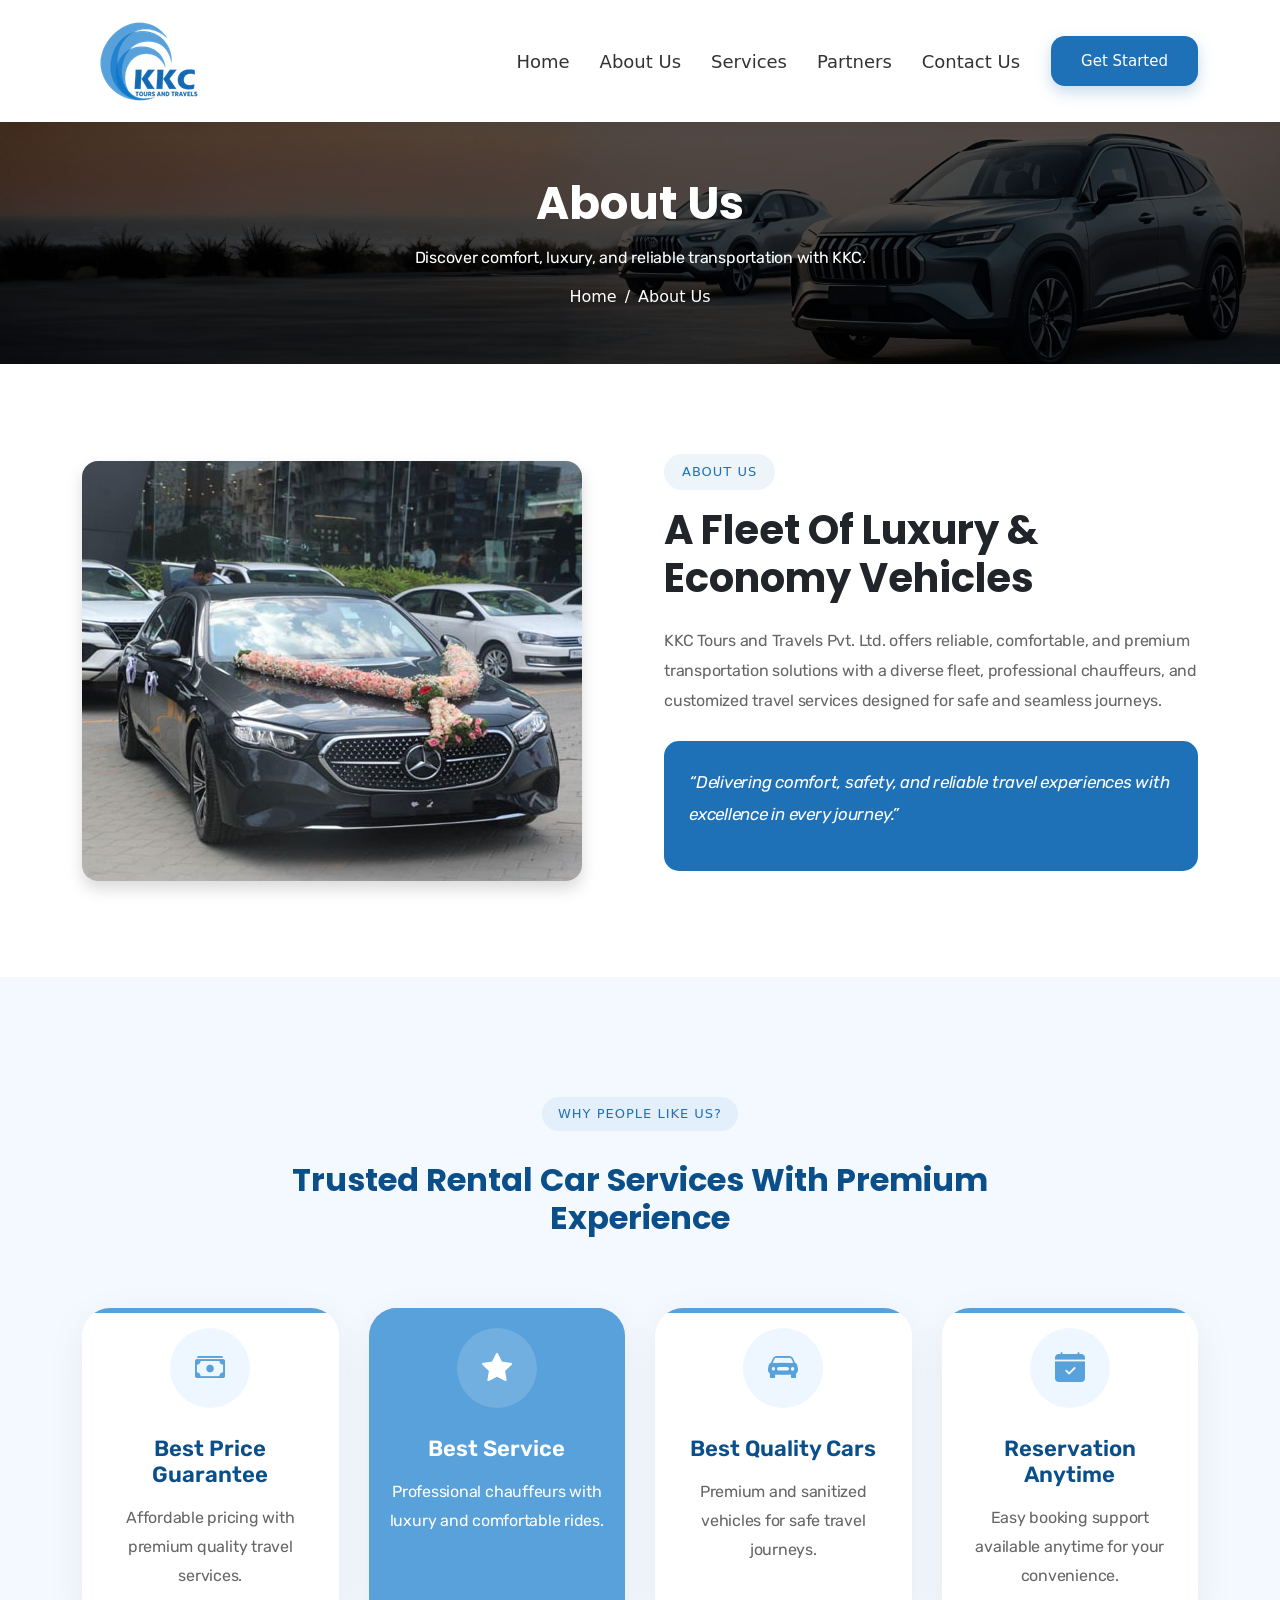
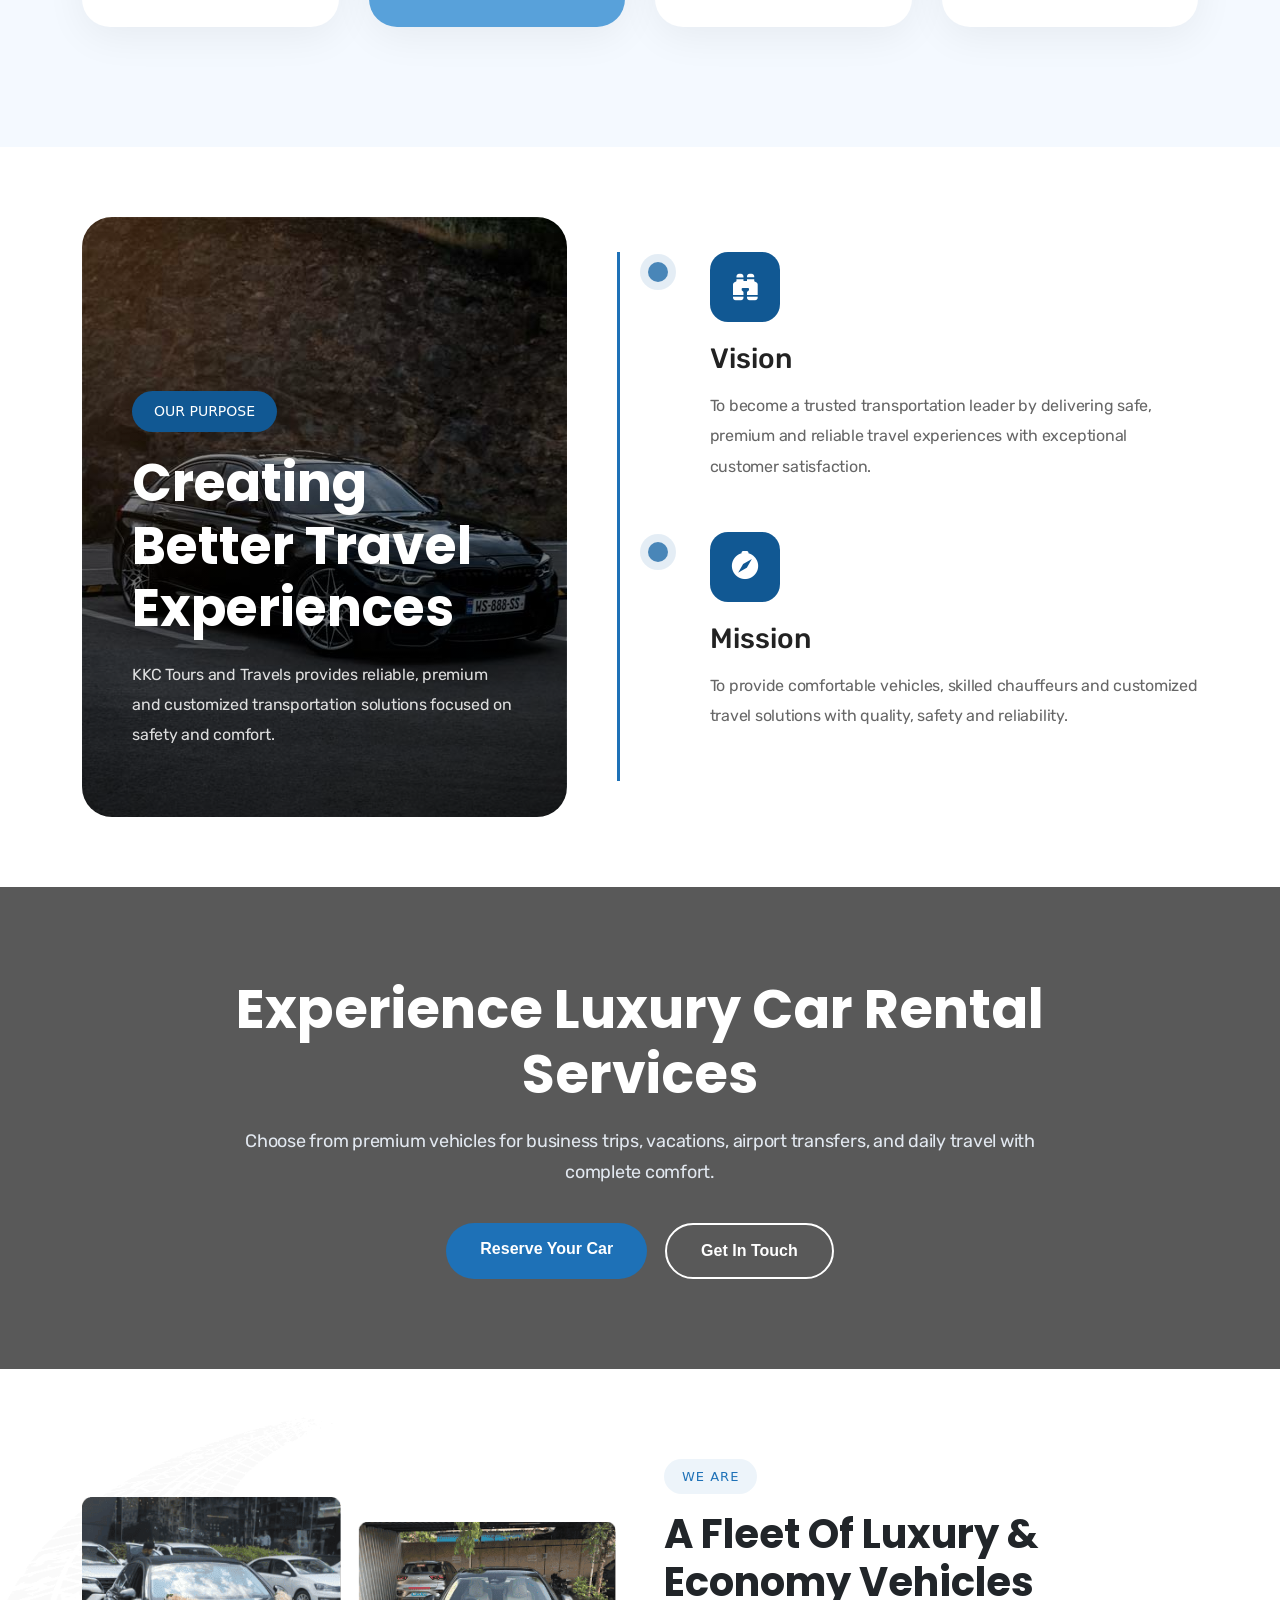
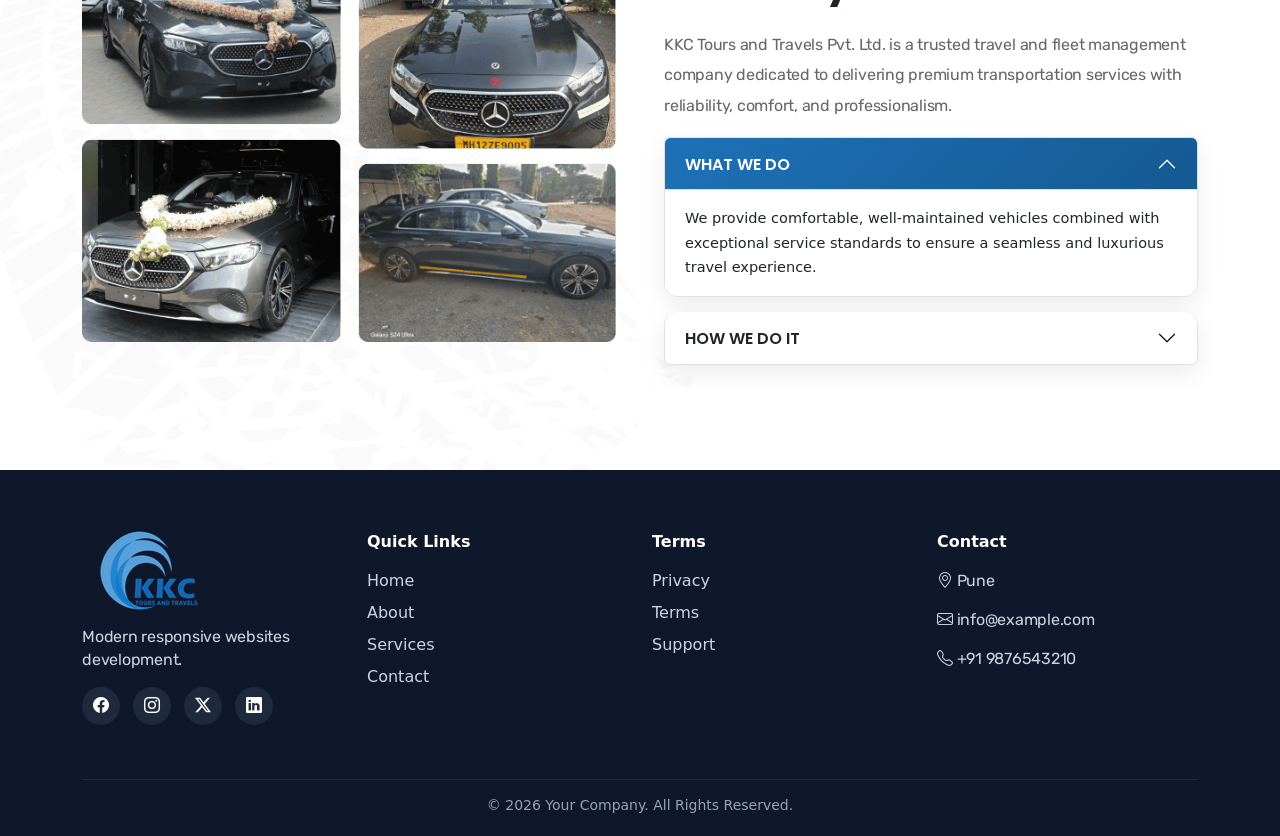
==== about-us.html @ f0b7dcf3 "first commit" ====
<!DOCTYPE html>
<html lang="en">
<head>
<meta charset="UTF-8" />
<meta name="viewport" content="width=device-width, initial-scale=1.0"/>
<title>About Us | KKC Tours and Travels Pvt. Ltd.</title>
<link rel="icon" type="image/png" href="assets/images/favicon.png">


<!-- CSS -->
<link rel="stylesheet" href="assets/css/style.css">

<!-- Bootstrap -->
<link href="https://cdn.jsdelivr.net/npm/bootstrap@5.3.3/dist/css/bootstrap.min.css" rel="stylesheet">

<!-- Bootstrap Icons (ONLY ONCE) -->
<link href="https://cdn.jsdelivr.net/npm/bootstrap-icons@1.11.3/font/bootstrap-icons.css" rel="stylesheet">

<!-- Google Font -->
<link href="https://fonts.googleapis.com/css2?family=Outfit:wght@100..900&display=swap" rel="stylesheet">
<link href="https://fonts.googleapis.com/css2?family=Rubik:wght@300;400;500;600;700;800;900&display=swap" rel="stylesheet">
<link href="https://fonts.googleapis.com/css2?family=Poppins:wght@300;400;500;600;700;800;900&display=swap" rel="stylesheet">
</head>

<body>

<!-- ================= NAVBAR ================= -->
<nav class="navbar custom-navbar navbar-light ">
<div class="container py-2">
 <a class="navbar-brand" href="index.html">
        <img src="assets/images/logo2.png" alt="header-logo"></a>

    <!-- Mobile Button -->
    <button class="btn d-lg-none" type="button"
      data-bs-toggle="offcanvas"
      data-bs-target="#mobileMenu">
      <i class="bi bi-list fs-2"></i>
    </button>

    <!-- Desktop Menu -->
    <div class="d-none d-lg-flex align-items-center">
      <ul class="navbar-nav flex-row">
       <li class="nav-item"><a class="nav-link" href="index.html">Home</a></li>
      <li class="nav-item"><a class="nav-link" href="about-us.html">About Us</a></li>
      <li class="nav-item"><a class="nav-link" href="services.html">Services</a></li>
      <li class="nav-item"><a class="nav-link" href="partners.html">Partners</a></li>
      <li class="nav-item"><a class="nav-link" href="contact-us.html">Contact Us</a></li>
      </ul>
      <a href="#" class="contact-btn ms-3">Get Started</a>
    </div>

  </div>
</nav>

<!-- ================= OFFCANVAS ================= -->
<div class="offcanvas offcanvas-start" tabindex="-1" id="mobileMenu">

  <div class="offcanvas-header">
    <h5 class="offcanvas-title">Menu</h5>
    <button type="button" class="btn-close" data-bs-dismiss="offcanvas"></button>
  </div>

  <div class="offcanvas-body">

    <ul class="navbar-nav">
      <li class="nav-item"><a class="nav-link" href="index.html">Home</a></li>
      <li class="nav-item"><a class="nav-link" href="about-us.html">About Us</a></li>
      <li class="nav-item"><a class="nav-link" href="services.html">Services</a></li>
      <li class="nav-item"><a class="nav-link" href="partners.html">Partners</a></li>
      <li class="nav-item"><a class="nav-link" href="contact-us.html">Contact Us</a></li>
    </ul>

    <div class="mobile-btn">
      <a href="#" class="contact-btn w-100 text-center d-block">Get Started</a>
    </div>

  </div>
</div>


<!-- ================= BREADCRUMB ================= -->

<section class="breadcrumb-section">

    <div class="container">

        <div class="breadcrumb-content">

            <h1>About Us</h1>
            <p class="text-white">
                Discover comfort, luxury, and reliable transportation with KKC.
            </p>

            <nav>

                <ol class="breadcrumb justify-content-center mb-0">

                    <li class="breadcrumb-item">
                        <a href="index.html">Home</a>
                    </li>

                    <li class="breadcrumb-item active">
                        About Us
                    </li>

                </ol>

            </nav>

        </div>

    </div>

</section>

<!-- ================= ABOUT US ================= -->

<section class="about-hero p-top p-bottom">
    <div class="container">
        <div class="row align-items-center g-5">

            <div class="col-lg-6">
                <img src="assets/images/about-car.jpg" class="img-fluid rounded-4 shadow" alt="About image">
            </div>
          
            <div class="col-lg-6">
                <span>ABOUT US</span>

                <h2 class="mt-3"> A Fleet Of Luxury & Economy Vehicles</h2>
                <p class="mt-4">
                 KKC Tours and Travels Pvt. Ltd. offers reliable, comfortable, and premium transportation solutions with a diverse fleet, professional chauffeurs, and customized travel services designed for safe and seamless journeys.
                </p>
 <div class="row mt-4">

  <!-- 1 -->
  <div class="col-md-12 mb-3">
  <div class="feature-box">
   <p style="font-style: italic; font-size: 17px; ">
“Delivering comfort, safety, and reliable travel experiences with excellence in every journey.”
</p>
  </div>
</div>
</div>

 </div>
 </div>
    </div>
</section>
<!-- =================Our Vission ================= -->

<section class="why-like-sec ">

    <div class="why-like-container container">

        <!-- Heading -->
        <div class="why-like-heading">

            <span>WHY PEOPLE LIKE US?</span>

            <h2>
                Trusted Rental Car Services With Premium Experience
            </h2>

        </div>


        <!-- Cards -->
        <div class="why-like-grid">

            <!-- Card -->
            <div class="why-like-card">

                <div class="why-like-icon">
                    <i class="bi bi-cash-stack"></i>
                </div>

                <h3>Best Price Guarantee</h3>

                <p>
                    Affordable pricing with premium quality travel services.
                </p>

            </div>

            <!-- Card -->
            <div class="why-like-card active-card">

                <div class="why-like-icon">
                    <i class="bi bi-star-fill"></i>
                </div>

                <h3>Best Service</h3>

                <p>
                    Professional chauffeurs with luxury and comfortable rides.
                </p>

            </div>

            <!-- Card -->
            <div class="why-like-card">

                <div class="why-like-icon">
                    <i class="bi bi-car-front-fill"></i>
                </div>

                <h3>Best Quality Cars</h3>

                <p>
                    Premium and sanitized vehicles for safe travel journeys.
                </p>

            </div>

            <!-- Card -->
            <div class="why-like-card">

                <div class="why-like-icon">
                    <i class="bi bi-calendar-check-fill"></i>
                </div>

                <h3>Reservation Anytime</h3>

                <p>
                    Easy booking support available anytime for your convenience.
                </p>

            </div>

        </div>

    </div>

</section>
<!-- ================= VISION MISSION ================= -->

<section class="kkc-vision-section container">

<div class="kkc-vision-wrapper">


<!-- Left -->

<div class="kkc-vision-banner">

<div class="kkc-banner-content">

<span class="kkc-badge">
OUR PURPOSE
</span>


<h2 class="kkc-banner-title">

Creating Better
Travel Experiences

</h2>


<p class="kkc-banner-text">

KKC Tours and Travels provides reliable,
premium and customized transportation
solutions focused on safety and comfort.

</p>

</div>

</div>



<!-- Right -->

<div class="kkc-timeline">


<div class="kkc-timeline-item">

<div class="kkc-icon-box">

<i class="bi bi-binoculars-fill"></i>

</div>


<h3 class="kkc-item-title">
Vision
</h3>


<p class="kkc-item-text">

To become a trusted transportation leader by delivering safe, premium and reliable travel experiences with exceptional customer satisfaction.

</p>


</div>




<div class="kkc-timeline-item">

<div class="kkc-icon-box">

<i class="bi bi-compass-fill"></i>

</div>


<h3 class="kkc-item-title">

Mission

</h3>


<p class="kkc-item-text">

To provide comfortable vehicles, skilled chauffeurs and customized travel solutions with quality, safety and reliability.

</p>


</div>



</div>


</div>

</section>
<!-- ================= CTA ================= -->

<section class="drive-cta-area p-bottom p-top">

    <div class="drive-overlay-layer"></div>

    <div class="drive-cta-content">

        <h2>Experience Luxury Car Rental Services</h2>

        <p>
            Choose from premium vehicles for business trips, vacations,
            airport transfers, and daily travel with complete comfort.
        </p>

        <div class="drive-btn-group">
            <a href="#" class="drive-main-btn">Reserve Your Car</a>
            <a href="#" class="drive-second-btn">Get In Touch</a>
        </div>

    </div>

</section>

<!-- ================= WE ARE  ================= -->
<section class="about-hero p-top p-bottom" style="background-image: url('./assets/images/road_image.png');
  background-repeat: no-repeat;
  background-position: left center;
  background-size: contain;">
    <div class="container">
        <div class="row align-items-center g-5">
            <div class="col-lg-6" >
                <img src="assets/images/about-img2.png"class="img-fluid" alt="We are image">
            </div>
            <div class="col-lg-6"><span class="sub-title"> WE ARE</span>
<h2 class="mt-3">A Fleet Of Luxury & Economy Vehicles</h2>
                <p class="mt-4">
                   KKC Tours and Travels Pvt. Ltd. is a trusted travel and fleet management company dedicated to delivering premium transportation services with reliability, comfort, and professionalism.
                </p>

                <!-- accordion -->
              <div class="accordion" id="aboutAccordion">
    <!-- 1 -->
    <div class="accordion-item">
      <h2 class="accordion-header">
        <button class="accordion-button" type="button" data-bs-toggle="collapse" data-bs-target="#a1">
          WHAT WE DO
        </button>
      </h2>
      <div id="a1" class="accordion-collapse collapse show" data-bs-parent="#aboutAccordion">
        <div class="accordion-body">
        We provide comfortable, well-maintained vehicles combined with exceptional service standards to ensure a seamless and luxurious travel experience.
        </div>
      </div>
    </div>

    <!-- 2 -->
    <div class="accordion-item">
      <h2 class="accordion-header">
        <button class="accordion-button collapsed" type="button" data-bs-toggle="collapse" data-bs-target="#a2">
          HOW WE DO IT
        </button>
      </h2>
      <div id="a2" class="accordion-collapse collapse" data-bs-parent="#aboutAccordion">
        <div class="accordion-body">
Using modern technology, experienced chauffeurs, and efficient management systems, we offer customized travel solutions designed around your specific needs.        </div>
      </div>
    </div>
</div>
                </div>

            </div>

        </div>
    </div>
</section>

<!-- ================= FOOTER ================= -->
<footer>
  <div class="container">
    <div class="row">

      <div class="col-lg-3 col-md-6 mb-4">
        <div class="footer-title">       
           <img src="assets/images/logo2.png" alt="footer-logo"></a></div>

        <p>Modern responsive websites development.</p>

        <div class="social-icons mt-3">
          <a href="#"><i class="bi bi-facebook"></i></a>
          <a href="#"><i class="bi bi-instagram"></i></a>
          <a href="#"><i class="bi bi-twitter-x"></i></a>
          <a href="#"><i class="bi bi-linkedin"></i></a>
        </div>
      </div>

      <div class="col-lg-3 col-md-6 mb-4">
        <div class="footer-title">Quick Links</div>
        <div class="footer-links">
          <a href="#">Home</a>
          <a href="#">About</a>
          <a href="#">Services</a>
          <a href="#">Contact</a>
        </div>
      </div>

      <div class="col-lg-3 col-md-6 mb-4">
        <div class="footer-title">Terms</div>
        <div class="footer-links">
          <a href="#">Privacy</a>
          <a href="#">Terms</a>
          <a href="#">Support</a>
        </div>
      </div>

      <div class="col-lg-3 col-md-6 mb-4">
        <div class="footer-title">Contact</div>
        <p><i class="bi bi-geo-alt"></i> Pune</p>
        <p><i class="bi bi-envelope"></i> info@example.com</p>
        <p><i class="bi bi-telephone"></i> +91 9876543210</p>
      </div>

    </div>

    <div class="footer-bottom">
      © 2026 Your Company. All Rights Reserved.
    </div>

  </div>
</footer>

<!-- ================= JS ================= -->
<script src="https://cdn.jsdelivr.net/npm/bootstrap@5.3.3/dist/js/bootstrap.bundle.min.js"></script>



</body>
</html>
---- assets/css/style.css ----
:root {
  --primary: #1E71B7;
  --h2-heading: #115893;
  --primary-dark: #145a93;
  --primary-hover: #1a5f9a;
  --text-dark: #0f172a;
  --text-light: #64748b;
  --white: #ffffff;
  --bg-light: #f8fafc;
  --footer-bg: #0f172a;
  --shadow: rgba(0,0,0,0.08);
  --font-family: "Poppins", sans-serif;
  --font-heading: "Rubik", sans-serif;
}

/* GLOBAL RESET */
* {
  margin: 0;
  padding: 0;
  box-sizing: border-box;
}

/* HEADINGS FONT */
h3, h4, h5{
    font-family: var(--font-heading);
}
h1{
    font-family: var(--font-family);
}

.subheading {
font-family: var(--font-family) !important;
    font-size: 18px;
    font-weight: 500;
    line-height: 27px;
    letter-spacing: -0.66px;
}
h2{
    font-size: 40px;
    line-height: 1.2em;
    font-family: var(--font-family) !important;
    font-weight: bold !important;
   
}
p{
   font-family: var(--font-heading); 
   font-size: 16px;
    line-height: 23px;
    letter-spacing: -0.24px;
}
.p-top{
  padding-top: 90px;
}
.p-bottom{
  padding-bottom: 90px;
}

/* =========================
   NAVBAR
========================= */
.custom-navbar{
  background: var(--white);
  box-shadow: 0 4px 15px var(--shadow);
}
.navbar .custom-navbar .navi{
    padding: 10px 0;
}
.navbar-brand {
  font-weight:700;
  font-size:26px;
  color: var(--primary) !important;
}
.nav-item a{
    font-size: 18px;
    font-weight: 500;
    padding: 0 5px;
}
.nav-link{
  color:#333 !important;
  font-weight:500;
  margin:0 10px;
  position:relative;
  transition:0.3s;
}

.nav-link:hover{
  color: var(--primary) !important;
}

.nav-link::after{
  content:"";
  position:absolute;
  left:0;
  bottom:-4px;
  width:0%;
  height:2px;
  background: var(--primary);
  transition:0.3s;
}

.nav-link:hover::after{
  width:100%;
}

/* =========================
   CONTACT BUTTON (MAIN FIX)
========================= */
.contact-btn{
  display:inline-flex;
  align-items:center;
  gap:6px;
  background: linear-gradient(135deg, var(--primary), var(--primary-dark));
  color:#fff;
  padding:10px 20px;
  border-radius:30px;
  font-weight:600;
  text-decoration:none;
  box-shadow:0 6px 15px rgba(30,113,183,0.25);
  transition:0.3s ease;
  position:relative;
  overflow:hidden;
}

/* Hover effect */
.contact-btn:hover{
  background: var(--primary-hover);
  transform: translateY(-3px);
  box-shadow:0 12px 25px rgba(30,113,183,0.35);
}

/* Shine effect */
.contact-btn::after{
  content:"";
  position:absolute;
  top:0;
  left:-100%;
  width:100%;
  height:100%;
  background: rgba(255,255,255,0.2);
  transition:0.4s;
}

.contact-btn:hover::after{
  left:100%;
}

/* =========================
   HERO SLIDER
========================= */
.hero{
  height:100vh;
  position:relative;
  overflow:hidden;
}

.slide{
  position:absolute;
  width:100%;
  height:100%;
  opacity:0;
  transition:1.2s ease;
  transform:scale(1.05);
}

.slide.active{
  opacity:1;
  transform:scale(1);
}

.slide img{
  width:100%;
  height:100%;
  object-fit:cover;
}

.overlay{
  position:absolute;
  inset:0;
  background:linear-gradient(90deg, rgba(0,0,0,0.75), rgba(0,0,0,0.3));
}

.content{
  position:absolute;
  top:50%;
  left:8%;
  transform:translateY(-50%);
  max-width:600px;
  color:#fff;
  z-index:2;
}

.content span{
  color:#60a5fa;
  font-weight:600;
  letter-spacing:2px;
  font-size:14px;
}

.content h1{
  font-size:58px;
  font-weight:700;
  margin:15px 0;
  line-height:1.1;
}

.content p{
  font-size:18px;
  color:#e5e7eb;
  margin-bottom:25px;
}

.content a{
  display:inline-block;
  padding:14px 30px;
  border-radius:50px;
  /* background: linear-gradient(135deg, var(--primary), #7c3aed); */
  background: linear-gradient(135deg, var(--primary), #2563eb);
  color:#fff;
  text-decoration:none;
  /* font-weight:600; */
  transition:0.3s;
}

.content a:hover{
  transform:translateY(-3px);
  box-shadow:0 15px 30px rgba(124,58,237,0.4);
}
/* =========================
 HOME SECTION
========================= */
.sec-title h2{
    color:var(--h2-heading);
    margin-top:12px;
    font-weight:700;
    
}
.sec-title{
text-align: center;
margin-bottom: 70px;
}
.sec-title span{
  display:inline-block;
  padding:8px 18px;
  border-radius:30px;
  background:rgba(30,113,183,0.08);
  color: var(--h2-heading);
  font-size:13px;
  font-weight:500;
  letter-spacing:1px;
  margin-bottom:14px;
}
/* =================== Vision Mission ==================== */
.kkc-vision-section{
    padding:70px;
    position:relative;
    overflow:hidden;
}

.kkc-vision-section::before{
    content:"";
    position:absolute;
    bottom:0;
    left:-120px;
    width:650px;
    height:400px;
    background-size:contain;
    opacity:.06;
    z-index:0;
}

/* Layout */
.kkc-vision-wrapper{
    display:grid;
    grid-template-columns:1fr 1.2fr;
    gap:50px;
    align-items:center;
    position:relative;
    z-index:2;
}

/* Left Side */
.kkc-vision-banner{
    height:600px;
    border-radius:30px;
    overflow:hidden;
    background:
    linear-gradient(
    to top,
    rgba(0,0,0,.75),
    rgba(0,0,0,.2)),
    url(../images/vision-img.jpg);
    background-size:cover;
    background-position:center;
    display:flex;
    align-items:flex-end;
    padding:50px;
}

.kkc-banner-content{
    color:#fff;
}
.kkc-badge{
    display:inline-block;
    padding:10px 22px;
    background:var(--h2-heading);
    border-radius:30px;
    font-size:14px;
    margin-bottom:20px;
}
.kkc-banner-title{
    font-size:52px;
    line-height:1.2;
    margin-bottom:20px;
}
.kkc-banner-text{
    line-height:1.9;
    opacity:.85;
}

.kkc-timeline{
    border-left:3px solid #1e71b7;
    padding-left:40px;
}
.kkc-timeline-item{
    position:relative;
    margin-bottom:50px;
    padding-left:50px;
    transition:.4s;
}
.kkc-timeline-item:hover{
    transform:translateX(10px);
}
.kkc-timeline-item::before{
    content:"";
    position:absolute;
    left:-12px;
    top:10px;
    width:20px;
    height:20px;
    background:#4986b8;
    border-radius:50%;
    box-shadow:0 0 0 8px rgba(73,134,184,.15);
}

.kkc-icon-box{
    width:70px;
    height:70px;
    background:var(--h2-heading);
    border-radius:18px;
    display:flex;
    justify-content:center;
    align-items:center;
    color:#fff;
    font-size:28px;
    margin-bottom:20px;
}
.kkc-item-title{
    font-size:28px;
    color:#222;
    margin-bottom:15px;
}

.kkc-item-text{
    color:#666;
    line-height:1.9;
}

@media(max-width:991px){
.kkc-vision-wrapper{
    grid-template-columns:1fr;
}

.kkc-vision-banner{
    height:400px;
}
.kkc-banner-title{
    font-size:20px;
}
.kkc-timeline{
    border:none;
    padding-left:0;
}
}
/* ============= Our Fleet ================ */

.travel-showcase-sec{
    /* padding:110px 0; */
    background:#f5f9ff;
}


.travel-showcase-grid{
    display:grid;
    grid-template-columns:repeat(3,1fr);
    gap:30px;
}

.travel-showcase-item{
    position:relative;
    overflow:hidden;
    border-radius:28px;
    cursor:pointer;
}

.travel-showcase-item img{
    width:100%;
    display:block;
    border-radius:28px;
    transition:1s ease;
}

.travel-showcase-content{
    position:absolute;
    left:25px;
    bottom:25px;
    z-index:2;
}

.travel-showcase-content span{
    display:inline-block;
    background:#58A1DA;
    color:#fff;
    padding:8px 18px;
    border-radius:50px;
    font-size:13px;
    margin-bottom:12px;
    font-weight:600;
}

.travel-showcase-content h3{
    color:#fff;
    font-size:22px;
    font-weight:700;
}

.travel-showcase-item::before{
    content:'';
    position:absolute;
    inset:0;
    background:linear-gradient(to top,rgba(11,79,138,.9),rgba(11,79,138,.1));
    border-radius:28px;
    z-index:1;
}

.travel-showcase-item:hover img{
    transform:scale(1.08);
}

/* Responsive */

@media(max-width:992px){

    .travel-showcase-grid{
        grid-template-columns:repeat(2,1fr);
    }

}

@media(max-width:768px){

    .travel-showcase-head h2{
        font-size:34px;
    }

    .travel-showcase-grid{
        grid-template-columns:1fr;
    }

    .travel-showcase-content h3{
        font-size:26px;
    }

}
/* =========================SERVICES========================= */

.travel-service-grid{
    display:grid;
    grid-template-columns:repeat(4,1fr);
    gap:20px;
}

.travel-service-box{
    background:#fff;
    border-radius:30px;
    padding:30px;
    border:1px solid #e4edf7;
    transition:.4s ease;
    position:relative;
    overflow:hidden;
}

.travel-service-box::before{
    content:'';
    position:absolute;
    left:0;
    top:0;
    width:0;
    height:100%;
    background:linear-gradient(135deg,#58A1DA,#0B4F8A);
    transition:.5s ease;
    z-index:0;
}

.travel-service-box:hover::before{
    width:100%;
}

.travel-service-box:hover{
    transform:translateY(-12px);
    border-color:transparent;
}

.travel-service-top{
    display:flex;
    align-items:center;
    justify-content:space-between;
    margin-bottom:30px;
    position:relative;
    z-index:2;
}

.travel-service-icon{
    width:75px;
    height:75px;
    border-radius:18px;
    background:#eef6ff;
    display:flex;
    align-items:center;
    justify-content:center;
    transition:.4s ease;
}

.travel-service-icon i{
    font-size:34px;
    color:#58A1DA;
    transition:.4s ease;
}

.travel-service-top span{
    font-size:55px;
    font-weight:800;
    color:#d8e7f7;
    line-height:1;
    transition:.4s ease;
}

.travel-service-box h3{
    font-size:22px;
    color:#0B4F8A;
    margin-bottom:15px;
    font-weight:700;
    position:relative;
    z-index:2;
    transition:.4s ease;
}

.travel-service-box p{
    font-size:16px;
    color:#666;
    line-height:1.8;
    margin-bottom:30px;
    position:relative;
    z-index:2;
    transition:.4s ease;
}

.travel-service-box a{
    display:inline-flex;
    align-items:center;
    gap:10px;
    text-decoration:none;
    color:#58A1DA;
    font-weight:600;
    position:relative;
    z-index:2;
    transition:.4s ease;
}

.travel-service-box a i{
    transition:.4s ease;
}

.travel-service-box:hover a i{
    transform:translateX(5px);
}

.travel-service-box:hover h3,
.travel-service-box:hover p,
.travel-service-box:hover a,
.travel-service-box:hover .travel-service-top span{
    color:#fff;
}

.travel-service-box:hover .travel-service-icon{
    background:rgba(255,255,255,.15);
}

.travel-service-box:hover .travel-service-icon i{
    color:#fff;
}


/* Responsive */

@media(max-width:1100px){

    .travel-service-grid{
        grid-template-columns:repeat(2,1fr);
    }

}

@media(max-width:768px){

    .travel-service-head h2{
        font-size:34px;
    }

    .travel-service-grid{
        grid-template-columns:1fr;
    }

    .travel-service-box{
        padding:30px 25px;
    }

}

/* =========================
 GALLERY
========================= */
.kkc-image-services{
    padding:110px 0;
    background:#f5f9ff;
}

.kkc-image-container{
    width:90%;
    max-width:1300px;
    margin:auto;
}

.kkc-image-heading{
    text-align:center;
    margin-bottom:70px;
}

.kkc-image-heading span{
   display:inline-block;
  padding:8px 18px;
  border-radius:30px;
  background:rgba(30,113,183,0.08);
  color: var(--h2-heading);
  font-size:13px;
  font-weight:500;
  letter-spacing:1px;
  margin-bottom:14px;
}

.kkc-image-heading h2{
  
    color:#0B4F8A;
    margin-top:12px;
  
}

.kkc-image-grid{
    display:grid;
    grid-template-columns:repeat(3,1fr);
    gap:30px;
}

.kkc-image-card{
    background:#fff;
    border-radius:28px;
    overflow:hidden;
    transition:.4s ease;
    box-shadow:0 15px 35px rgba(0,0,0,.06);
}

.kkc-image-card:hover{
    transform:translateY(-10px);
}

.kkc-image-box{
    overflow:hidden;
}

.kkc-image-box img{
    width:100%;
    display:block;
    transition:1s ease;
}

.kkc-image-card:hover .kkc-image-box img{
    transform:scale(1.08);
}

.kkc-image-content{
    padding:30px;
}

.kkc-image-content span{
    display:inline-block;
    background:#eef6ff;
    color:#58A1DA;
    padding:8px 18px;
    border-radius:50px;
    font-size:13px;
    font-weight:600;
    margin-bottom:15px;
}

.kkc-image-content h3{
    font-size:22px;
    color:#0B4F8A;
    margin-bottom:15px;
    font-weight:700;
}

.kkc-image-content p{
    color:#666;
    line-height:1.8;
    font-size:16px;
}

/* Responsive */

@media(max-width:992px){

    .kkc-image-grid{
        grid-template-columns:repeat(2,1fr);
    }

}

@media(max-width:768px){

    .kkc-image-heading h2{
        font-size:34px;
    }

    .kkc-image-grid{
        grid-template-columns:1fr;
    }

    .kkc-image-content{
        padding:25px;
    }

    .kkc-image-content h3{
        font-size:26px;
    }

}
/* =============== Counter ================ */

.travel-counter-sec{
    position:relative;
    /* background:url(../images/why-choose-cta.jpg) center center/cover no-repeat fixed; */
    overflow:hidden;
}

.travel-counter-overlay{
    position:absolute;
    inset:0;
    background:linear-gradient(135deg,rgba(11,79,138,.92),rgba(88,161,218,.80));
}

.travel-counter-container{
    position:relative;
    z-index:2;
    display:grid;
    grid-template-columns:1fr 1fr;
    gap:60px;
    align-items:center;
}


/* Left Content */

.travel-counter-content span{
    color:#d8ecff;
    font-size:14px;
    font-weight:600;
    letter-spacing:2px;
}

.travel-counter-content h2{
  
    line-height:1.2;
    color:#fff;
    margin:18px 0 25px;
   
}

.travel-counter-content p{
    color:#eaf5ff;
    line-height:1.9;
    font-size:17px;
    margin-bottom:35px;
}

.travel-counter-btn{
    display:inline-flex;
    align-items:center;
    gap:12px;
    padding:16px 34px;
    border-radius:60px;
    background:#fff;
    color:#0B4F8A;
    text-decoration:none;
    font-weight:600;
    transition:.4s ease;
}

.travel-counter-btn:hover{
    background:var(--h2-heading);
    color:#fff;
    transform:translateY(-5px);
}


/* Right Counter */

.travel-counter-grid{
    display:grid;
    grid-template-columns:repeat(2,1fr);
    gap:25px;
}

.travel-counter-box{
    background:rgba(255,255,255,.08);
    border:1px solid rgba(255,255,255,.15);
    backdrop-filter:blur(8px);
    border-radius:28px;
    padding:40px 25px;
    text-align:center;
    transition:.4s ease;
}

.travel-counter-box:hover{
    transform:translateY(-10px);
    background:rgba(255,255,255,.15);
}



.travel-counter-box h3{
    font-size:45px;
    color:#fff;
    margin-bottom:10px;
    font-weight:600;
}

.travel-counter-box p{
    color:#e7f3ff;
    font-size:17px;
}


/* Responsive */

@media(max-width:992px){

    .travel-counter-container{
        grid-template-columns:1fr;
    }

}

@media(max-width:768px){

    .travel-counter-sec{
        background-attachment:scroll;
        padding:80px 0;
    }

    .travel-counter-content h2{
        font-size:36px;
    }

    .travel-counter-grid{
        grid-template-columns:1fr;
    }

    .travel-counter-box h3{
        font-size:40px;
    }

}

/* Responsive */

@media(max-width:992px){

    .kkc-counter-container{
        grid-template-columns:repeat(2,1fr);
    }

}

@media(max-width:768px){

    .kkc-counter-sec{
        background-attachment:scroll;
        padding:80px 0;
    }

    .kkc-counter-container{
        grid-template-columns:1fr;
    }

    .kkc-counter-box h2{
        font-size:42px;
    }

}

/* =========================
   WHY US
========================= */
.why-us{
  padding:90px 0;
  background: var(--bg-light);
}

.section-title{
  text-align:center;
  margin-bottom:50px;
}



.section-title p{
  color: var(--text-light);
}

.why-card{
  background:#fff;
  padding:30px;
  border-radius:18px;
  text-align:center;
  box-shadow:0 6px 20px rgba(0,0,0,0.06);
  transition:0.3s;
  height:100%;
}

.why-card:hover{
  transform:translateY(-8px);
  box-shadow:0 12px 30px rgba(30,113,183,0.15);
}

.icon{
  width:70px;
  height:70px;
  margin:0 auto 15px;
  background: linear-gradient(135deg, var(--primary), var(--primary-dark));
  color:#fff;
  font-size:28px;
  display:flex;
  align-items:center;
  justify-content:center;
  border-radius:50%;
}
/*================ BRAND ==================== */
.brand-section{
  /* padding: 70px 20px; */
  /* background: #ffffff; */
  text-align: center;
  
}

.brand-grid{
  display: grid;
  grid-template-columns: repeat(auto-fit, minmax(160px, 1fr));
  gap: 25px;
  max-width: 1100px;
  margin: auto;
}

.brand-card{
  /* background: #f7f9fc; */
  border: solid rgb(203 199 199) 1px;
  padding: 25px 15px;
  border-radius: 12px;
  transition: 0.3s;
  box-shadow: 0 5px 15px rgba(0,0,0,0.05);
}

.brand-card:hover{
  transform: translateY(-5px);
}

.brand-card img{
  width: 80px;
  height: 60px;
  object-fit: contain;
  margin-bottom: 10px;
}

.brand-card h4{
  margin: 0;
  font-size: 16px;
  color: #333;
}

/* ==========OUR ADVANTAGES=========== */
.elite-benefits-sec{
    /* padding:110px 0; */
    background:#f5f9ff;
    position:relative;
    overflow:hidden;
}

.elite-benefits-sec::before{
    content:'';
    position:absolute;
    width:420px;
    height:420px;
    background:rgba(88,161,218,.08);
    border-radius:50%;
    top:-160px;
    right:-120px;
}

.elite-benefits-sec::after{
    content:'';
    position:absolute;
    width:320px;
    height:320px;
    background:rgba(11,79,138,.06);
    border-radius:50%;
    bottom:-120px;
    left:-100px;
}

.wrapper-container{
    position:relative;
    z-index:2;
}

.elite-benefit-grid{
    display:grid;
    grid-template-columns:repeat(auto-fit,minmax(260px,1fr));
    gap:20px;
}
.elite-benefit-card{
    background:#fff;
    border-radius:26px;
    padding:20px 20px;
    text-align:center;
    transition:.4s ease;
    box-shadow:0 15px 35px rgba(0,0,0,.08);
    position:relative;
    overflow:hidden;
}

.elite-benefit-card::before{
    content:'';
    position:absolute;
    width:100%;
    height:0;
    left:0;
    bottom:0;
    background:linear-gradient(135deg,#58A1DA,#0B4F8A);
    transition:.5s ease;
    z-index:-1;
}

.elite-benefit-card:hover::before{
    height:100%;
}
.elite-benefit-card:hover{
    transform:translateY(-12px);
}
.elite-img-wrap{
    width:95px;
    height:95px;
    margin:auto;
    margin-bottom:25px;
    background:#eef6ff;
    border-radius:50%;
    display:flex;
    align-items:center;
    justify-content:center;
    transition:.4s ease;
}
.elite-img-wrap img{
    width:58px;
    transition:.4s ease;
}
.elite-benefit-card:hover .elite-img-wrap{
    background:rgba(255,255,255,.18);
}
.elite-benefit-card:hover .elite-img-wrap img{
    transform:scale(1.12) rotate(5deg);
}
.elite-benefit-card h3{
    font-size:22px;
    color:#111;
    margin-bottom:15px;
    transition:.4s ease;
}
.elite-benefit-card p{
    color:#666;
    line-height:1.8;
    font-size:16px;
    transition:.4s ease;
}

.elite-benefit-card:hover h3,
.elite-benefit-card:hover p{
    color:#fff;
}

@media(max-width:768px){

    .elite-heading-box h2{
        font-size:34px;
    }

    .elite-benefit-card{
        padding:35px 25px;
    }

}


.drive-cta-area{
    position: relative;
    /* padding: 120px 20px; */
    background: url(../images/cta3.jpg) center center/cover no-repeat;
    background-attachment: fixed;
    overflow: hidden;
    font-family: Arial, sans-serif;
}

/* Overlay */
.drive-overlay-layer{
    position: absolute;
    inset: 0;
    background: rgba(0,0,0,0.65);
}

/* Content */
.drive-cta-content{
    position: relative;
    z-index: 2;
    max-width: 850px;
    margin: auto;
    text-align: center;
    color: #fff;
}

.drive-cta-content h2{
    font-size: 54px;
    font-weight: 700;
    margin-bottom: 20px;
    line-height: 1.2;
}

.drive-cta-content p{
    font-size: 18px;
    color: #e2e8f0;
    line-height: 1.7;
    margin-bottom: 35px;
}

/* Button Group */
.drive-btn-group{
    display: flex;
    justify-content: center;
    gap: 18px;
    flex-wrap: wrap;
}

/* Main Button */
.drive-main-btn{
    display: inline-block;
    padding: 14px 34px;
    background: #1E71B7;
    color: #fff;
    text-decoration: none;
    border-radius: 50px;
    font-weight: 600;
    transition: 0.3s ease;
}

.drive-main-btn:hover{
    background: #145a93;
    transform: translateY(-4px);
}

/* Second Button */
.drive-second-btn{
    display: inline-block;
    padding: 14px 34px;
    border: 2px solid #fff;
    color: #fff;
    text-decoration: none;
    border-radius: 50px;
    font-weight: 600;
    transition: 0.3s ease;
}

.drive-second-btn:hover{
    background: #fff;
    color: #111;
    transform: translateY(-4px);
}

/* Responsive */
@media(max-width:768px){

    .drive-cta-area{
        padding: 90px 20px;
        background-attachment: scroll;
    }

    .drive-cta-content h2{
        font-size: 34px;
    }

    .drive-cta-content p{
        font-size: 16px;
    }

    .drive-main-btn,
    .drive-second-btn{
        width: 100%;
        max-width: 260px;
    }

}

/* =========================
   FOOTER
========================= */
footer{
  background: var(--footer-bg);
  color:#cbd5e1;
  padding:60px 0 20px;
}

.footer-title{
  color:#fff;
  font-weight:600;
  margin-bottom:15px;
}

.footer-links a{
  display:block;
  color:#cbd5e1;
  text-decoration:none;
  margin-bottom:8px;
  transition:0.3s;
}

.footer-links a:hover{
  color:var(--h2-heading);
  padding-left:5px;
}

.social-icons a{
  display:inline-flex;
  align-items:center;
  justify-content:center;
  width:38px;
  height:38px;
  margin-right:8px;
  border-radius:50%;
  background:#1e293b;
  color:#fff;
  transition:0.3s;
}

.social-icons a:hover{
  background:var(--h2-heading);
  color:#ffffff;
  transform:translateY(-3px);
}

.footer-bottom{
  border-top:1px solid #1e293b;
  margin-top:30px;
  padding-top:15px;
  font-size:14px;
  text-align:center;
  color:#94a3b8;
}

/* =========================
   RESPONSIVE
========================= */
@media(max-width:768px){
  .content{
    left:5%;
    right:5%;
    text-align:center;
  }

  .content h1{
    font-size:34px;
  }

  .content p{
    font-size:15px;
  }
}
/* ================= BREADCRUMB ================= */

.breadcrumb-section{
   background: linear-gradient(rgb(0 0 0 / 68%), rgb(0 0 0 / 74%)), url(../images/breadcrumb-img.jpg);
    background-size: cover;
    background-position: center;
    padding: 55px 0;
    text-align: center;
    color: #fff;
}

.breadcrumb-content h1{
    font-size:45px;
    font-weight:700;
    margin-bottom:15px;
}
.breadcrumb .breadcrumb-item{
    font-size:16px;
}
.breadcrumb .breadcrumb-item a{
    color:#fff;
    text-decoration:none;
}

.breadcrumb-item.active{
    color:#ffffff !important;
}

.breadcrumb-item + .breadcrumb-item::before{
    color:#fff !important;
}

@media(max-width:768px){

.breadcrumb-section{
    padding:20px 0;
}
.breadcrumb-content h1{
    font-size:35px;
}

}

/* ================= ABOUT PAGE ================= */
.sub-title{
    color:#1E71B7;
    font-weight:600;
    letter-spacing:2px;
}
.about-hero h2{
    font-size:40px;
    font-weight:700;
}
.about-hero p{
    color:#666;
    line-height:1.9;
}
.feature-box{
    background:#1e71b7;
    padding:25px;
    border-radius:15px;
    transition:.3s;
    height:100%;
}
.feature-box p{
  color: #ffffff;
}
.feature-box:hover{
    transform:translateY(-8px);
    background:#f7f7f7;
    color:#1e71b7;
}

.feature-box:hover p{
    color:#1e71b7;
}

.feature-box i{
    font-size:30px;
    color:#1E71B7;
    margin-bottom:10px;
}

.feature-box:hover i{
    color:#fff;
}
.about-hero span{
  display:inline-block;
  padding:8px 18px;
  border-radius:30px;
  background:rgba(30,113,183,0.08);
  color:#1e71b7;
  font-size:13px;
  font-weight:500;
  letter-spacing:1px;
  /* margin-bottom:14px; */
}
/* =========================
   ACCORDION - MODERN STYLE
========================= */

.accordion{
  border: none;
}

/* ITEM CARD */
.accordion-item{
  border: none;
  margin-bottom: 15px;
  border-radius: 14px;
  overflow: hidden;
  background: #fff;
  box-shadow: 0 8px 25px rgba(0,0,0,0.08);
  transition: 0.3s;
}

.accordion-item:hover{
  transform: translateY(-4px);
  box-shadow: 0 12px 35px rgba(30,113,183,0.15);
}

/* BUTTON */
.accordion-button{
  background: #fff;
  color: #0f172a;
  font-weight: 600;
  font-size: 16px;
  padding: 18px 20px;
  border: none;
  box-shadow: none;
  transition: 0.3s;
}

/* ACTIVE BUTTON */
.accordion-button:not(.collapsed){
  background: linear-gradient(135deg, #1E71B7, #145a93);
  color: #fff !important;
}

/* remove bootstrap focus glow */
.accordion-button:focus{
  box-shadow: none;
}

/* BODY */
.accordion-body{
  font-size: 14.5px;
  line-height: 1.7;
  /* color: #64748b; */
  background: #fff;
  padding: 18px 20px;
}

/* ICON ROTATION CLEAN EFFECT */
.accordion-button::after{
  filter: brightness(0.5);
}

.accordion-button:not(.collapsed)::after{
  filter: brightness(0) invert(1);
}

.vm-section{
  padding:90px 0;
  background:#f8fafc;
}

/* title */
.section-title h2{
  font-size:38px;
  font-weight:800;
  color:#0f172a;
}

.section-title p{
  color:#64748b;
}

/* card */
.vm-card{
  background:#fff;
  padding:35px;
  border-radius:18px;
  box-shadow:0 10px 30px rgba(0,0,0,0.08);
  transition:0.3s;
  height:100%;
}

.vm-card:hover{
  transform:translateY(-6px);
  box-shadow:0 15px 40px rgba(30,113,183,0.15);
}

/* icon */
.vm-icon{
  width:60px;
  height:60px;
  background:linear-gradient(135deg,#1E71B7,#145a93);
  color:#fff;
  display:flex;
  align-items:center;
  justify-content:center;
  border-radius:12px;
  font-size:24px;
  margin-bottom:15px;
}

/* text */
.vm-card h4{
  font-weight:700;
  margin-bottom:10px;
}

.vm-card p{
  font-size:14px;
  color:#64748b;
  line-height:1.6;
}
 .vehicle-section{
    width:100%;
    overflow:hidden;
    padding:40px 0;
    /* background:#f8fafc; */
    text-align:center;
}

.vehicle-img{
    width:100%;     
    max-width:100%;
    height:auto;
    display:block;
    object-fit:contain; 
}
/* =========================
   FEATURE SECTION
========================= */

.feature-section{
  padding:80px 0;
  background:#f8fafc;
}

/* TITLE */
.section-title{
  text-align:center;
  margin-bottom:45px;
}

.section-title h2{
  font-size:38px;
  font-weight:800;
  color:#0f172a;
}

/* CARD */
.feature-card{
  background:#fff;
  padding:30px 25px;
  border-radius:18px;
  text-align:center;
  box-shadow:0 10px 25px rgba(0,0,0,0.08);
  transition:0.3s;
  height:100%;
}

.feature-card:hover{
  transform:translateY(-8px);
  box-shadow:0 15px 35px rgba(30,113,183,0.15);
}

/* ICON */
.feature-card i{
  font-size:40px;
  color:#1E71B7;
  margin-bottom:15px;
  display:inline-block;
}

/* HEADING */
.feature-card h5{
  font-size:20px;
  font-weight:700;
  margin-bottom:10px;
  color:#0f172a;
}

/* TEXT */
.feature-card p{
  font-size:14px;
  color:#64748b;
  line-height:1.6;
  margin:0;
}
/* =========================
   SERVICES SECTION
========================= */


.premium-services{
  padding:90px 0;
  background:#f8fafc;
}

/* TITLE */
.service-heading{
  text-align:center;
  margin-bottom:50px;
}

.service-heading span{
  display:inline-block;
  padding:8px 18px;
  border-radius:30px;
  background:rgba(30,113,183,0.08);
  color:#1e71b7;
  font-size:13px;
  font-weight:500;
  letter-spacing:1px;
  margin-bottom:14px;
}



/* CARD */
.premium-card{
  position:relative;
  background:#fff;
  padding:38px 24px;
  border-radius:22px;
  text-align:center;
  overflow:hidden;
  transition:0.35s ease;
  box-shadow:0 10px 30px rgba(0,0,0,0.06);
  height:100%;
  z-index:1;
  border:1px solid rgba(30,113,183,0.08);
}

/* TOP LINE */
.premium-card::before{
  content:"";
  position:absolute;
  top:0;
  left:0;
  width:100%;
  height:4px;
  background:#1e71b7;
}

/* HOVER */
.premium-card:hover{
  transform:translateY(-8px);
  box-shadow:0 18px 40px rgba(30,113,183,0.15);
}

/* ICON */
.premium-icon{
  width:50px;
  height:50px;
  margin:auto;
  margin-bottom:20px;
  border-radius:20px;
  background:#1e71b7;
  display:flex;
  align-items:center;
  justify-content:center;
  color:#fff;
  font-size:20px;
  transition:0.35s;
  box-shadow:0 10px 25px rgba(30,113,183,0.20);
}

/* ICON HOVER */
.premium-card:hover .premium-icon{
  transform:scale(1.08) rotate(5deg);
}

/* TITLE */
.premium-card h3{
  font-size:24px;
  font-weight:600;
  color:#0f172a;
  margin-bottom:6px;
}

/* TEXT */
.premium-card p{
  color:#64748b;
  font-size:14px;
  line-height:1.6;
  margin:0;
  font-weight:400;
}

/* SPECIAL CARD */
.premium-outstation{
  margin-top: 20px;
  background:#1e71b7;

}

.premium-outstation h3,
.premium-outstation p{
  color:#fff;
}

.premium-outstation .premium-icon{
  background:#fff;
  color:#1e71b7;
}

/* RESPONSIVE */
@media(max-width:768px){

  .service-heading h2{
    font-size:30px;
  }

  .premium-card{
    padding:32px 20px;
  }

}


/* Heading */
.holiday-tour-heading{
    text-align: center;
    max-width: 700px;
    margin: auto auto 55px;
}

.holiday-tour-heading span{
    display:inline-block;
  padding:8px 18px;
  border-radius:30px;
  background:rgba(30,113,183,0.08);
  color:#1e71b7;
  font-size:13px;
  font-weight:500;
  letter-spacing:1px;
  margin-bottom:14px;
}

.holiday-tour-heading h2{
    /* font-size: 42px; */
    color: #0b4f8a;
    margin: 12px 0;
}

.holiday-tour-heading p{
    color: #64748b;
    line-height: 1.7;
}

/* Grid */
.holiday-tour-grid{
    max-width: 1200px;
    margin: auto;
    display: grid;
    grid-template-columns: repeat(auto-fit,minmax(320px,1fr));
    gap: 30px;
}

/* Card */
.holiday-tour-card{
    background: #fff;
    border-radius: 18px;
    overflow: hidden;
    box-shadow: 0 10px 30px rgba(0,0,0,0.06);
    transition: 0.4s ease;
}

.holiday-tour-card:hover{
    transform: translateY(-10px);
}

/* Image */
.holiday-tour-image{
    height: 250px;
    overflow: hidden;
}

.holiday-tour-image img{
    width: 100%;
    height: 100%;
    object-fit: cover;
    transition: 0.5s ease;
}

.holiday-tour-card:hover img{
    transform: scale(1.1);
}

/* Content */
.holiday-tour-content{
    padding: 28px;
}

.holiday-tour-content h3{
    font-size: 22px;
    color: #111827;
    margin-bottom: 15px;
}

.holiday-tour-content p{
    color: #64748b;
    line-height: 1.8;
    font-size: 15px;
}

/* Responsive */
@media(max-width:768px){

    .holiday-tour-heading h2{
        font-size: 32px;
    }

    .holiday-tour-content{
        padding: 22px;
    }

}
/* =========================
   CONTACT SECTION
========================= */

.contact-section{
  padding:90px 0;
  background:#f8fafc;
}

/* TITLE */
.contact-title{
  margin-bottom:55px;
}

.contact-title span{
  display:inline-block;
  padding:8px 18px;
  border-radius:30px;
  background:rgba(30,113,183,0.08);
  color:#1e71b7;
  font-size:13px;
  font-weight:500;
  letter-spacing:1px;
  margin-bottom:14px;
}

.contact-title h2{

  margin-bottom:10px;
}

.contact-title p{
  color:#64748b;
  font-size:15px;
}

/* INFO BOX */
.contact-info{
  display:flex;
  flex-direction:column;
  gap:20px;
}

.info-box{
  display:flex;
  align-items:flex-start;
  gap:18px;
  background:#fff;
  padding:22px;
  border-radius:18px;
  box-shadow:0 10px 30px rgba(0,0,0,0.06);
  transition:0.3s;
}

.info-box:hover{
  transform:translateY(-5px);
  box-shadow:0 15px 35px rgba(30,113,183,0.12);
}

/* ICON */
.info-icon{
  width:50px;
  height:50px;
  border-radius:18px;
  background:#1e71b7;
  display:flex;
  align-items:center;
  justify-content:center;
  color:#fff;
  font-size:20px;
  flex-shrink:0;
}

/* TEXT */
.info-box h5{
  font-size:18px;
  font-weight:600;
  color:#0f172a;
  margin-bottom:5px;
}

.info-box p{
  margin:0;
  color:#64748b;
  font-size:14px;
}

/* FORM */
.contact-form{
  background:#fff;
  padding:35px;
  border-radius:22px;
  box-shadow:0 10px 30px rgba(0,0,0,0.06);
}

/* INPUT */
.form-control{
  height:55px;
  border-radius:14px;
  border:1px solid #dbe4ee;
  padding:12px 18px;
  font-size:14px;
  box-shadow:none !important;
}

textarea.form-control{
  height:auto;
  resize:none;
}

.form-control:focus{
  border-color:#1e71b7;
}

/* BUTTON */
.contact-btn{
  border:none;
  background:#1e71b7;
  color:#fff;
  padding:14px 30px;
  border-radius:14px;
  font-size:15px;
  font-weight:500;
  transition:0.3s;
}

.contact-btn:hover{
  background:#155a91;
  transform:translateY(-2px);
}

/* RESPONSIVE */
@media(max-width:768px){

  .contact-title h2{
    font-size:30px;
  }

  .contact-form{
    padding:25px;
  }

}
/* =========================
   PARTNERS SECTION
========================= */

/* LOGO BOX */
.partner-logo{
  background:#fff;
  padding:25px;
  border-radius:16px;
  box-shadow:0 10px 25px rgba(0,0,0,0.06);
  transition:0.3s;
  height:100%;
  display:flex;
  align-items:center;
  justify-content:center;
}

/* IMAGE */
.partner-logo img{
  max-width:100%;
  height:60px;
  object-fit:contain;
  filter:grayscale(100%);
  transition:0.3s;
}

/* HOVER */
.partner-logo:hover{
  transform:translateY(-6px);
  box-shadow:0 15px 35px rgba(30,113,183,0.15);
}

.partner-logo:hover img{
  filter:grayscale(0%);
  transform:scale(1.05);
}

/* RESPONSIVE */
@media(max-width:768px){

  .partners-title h2{
    font-size:28px;
  }

}

.why-like-sec{
    padding:120px 0;
    background:#f4f9ff;
    position:relative;
    overflow:hidden;
}

.why-like-container{
    width:90%;
    max-width:1300px;
    margin:auto;
}


.why-like-heading{
    text-align:center;
    margin-bottom:70px;
}

.why-like-heading span{
   display:inline-block;
  padding:7px 16px;
  border-radius:30px;
  background:rgba(30,113,183,0.08);
  color:#1e71b7;
  font-size:13px;
  font-weight:500;
  letter-spacing:1px;
  margin-bottom:12px;
}

.why-like-heading h2{

    color:#0B4F8A;
    line-height:1.2;
    max-width:750px;
    margin:18px auto 0;
    
}

.why-like-grid{
    display:grid;
    grid-template-columns:repeat(4,1fr);
    gap:30px;
}

.why-like-card{
    background:#ffffff;
    padding:20px 20px;
    border-radius:28px;
    text-align:center;
    position:relative;
    overflow:hidden;
    transition:.5s ease;
    box-shadow:0 10px 40px rgba(0,0,0,.06);
}

.why-like-card::before{
    content:'';
    position:absolute;
    width:100%;
    height:5px;
    background:#58A1DA;
    left:0;
    top:0;
    transition:.4s ease;
}

.why-like-card:hover{
    transform:translateY(-12px);
}

.why-like-card:hover::before{
    height:100%;
    opacity:.08;
}

.active-card{
    background:#58A1DA;
}

.active-card h3,
.active-card p,
.active-card i{
    color:#fff !important;
}

.why-like-icon{
    width:80px;
    height:80px;
    border-radius:50%;
    background:#eef7ff;
    margin:auto;
    margin-bottom:28px;

    display:flex;
    align-items:center;
    justify-content:center;
}
.active-card .why-like-icon{
    background:rgba(255,255,255,.15);
}

.why-like-icon i{
    font-size:30px;
    color:#58A1DA;
}

.why-like-card h3{
    font-size:22px;
    font-family: var(--font-heading);
    color:#0B4F8A;
    margin-bottom:16px;
    font-weight:600;
}

.why-like-card p{
    color:#666;
    font-size:16px;
    line-height:1.8;
}

@media(max-width:992px){

    .why-like-grid{
        grid-template-columns:repeat(2,1fr);
    }

}
@media(max-width:768px){

    .why-like-sec{
        padding:80px 0;
    }

    .why-like-heading h2{
        font-size:34px;
    }

    .why-like-grid{
        grid-template-columns:1fr;
    }

}
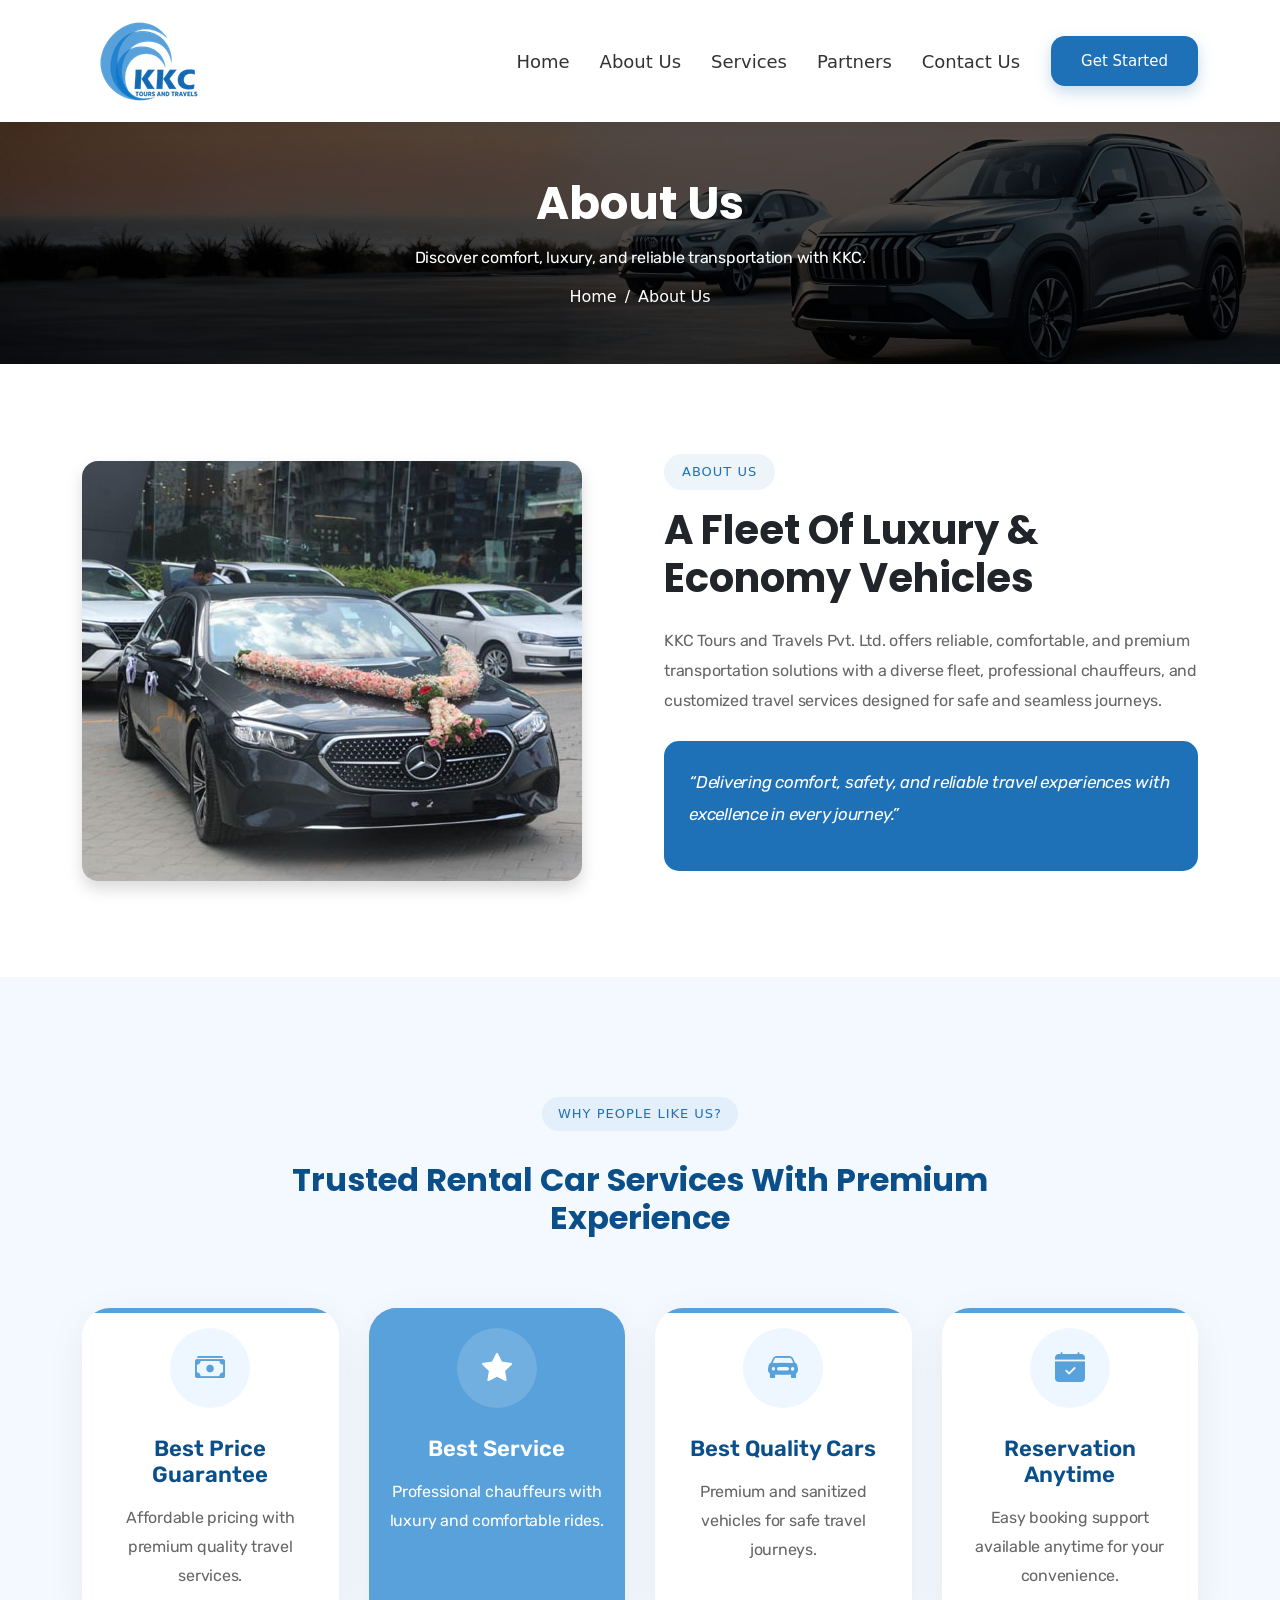
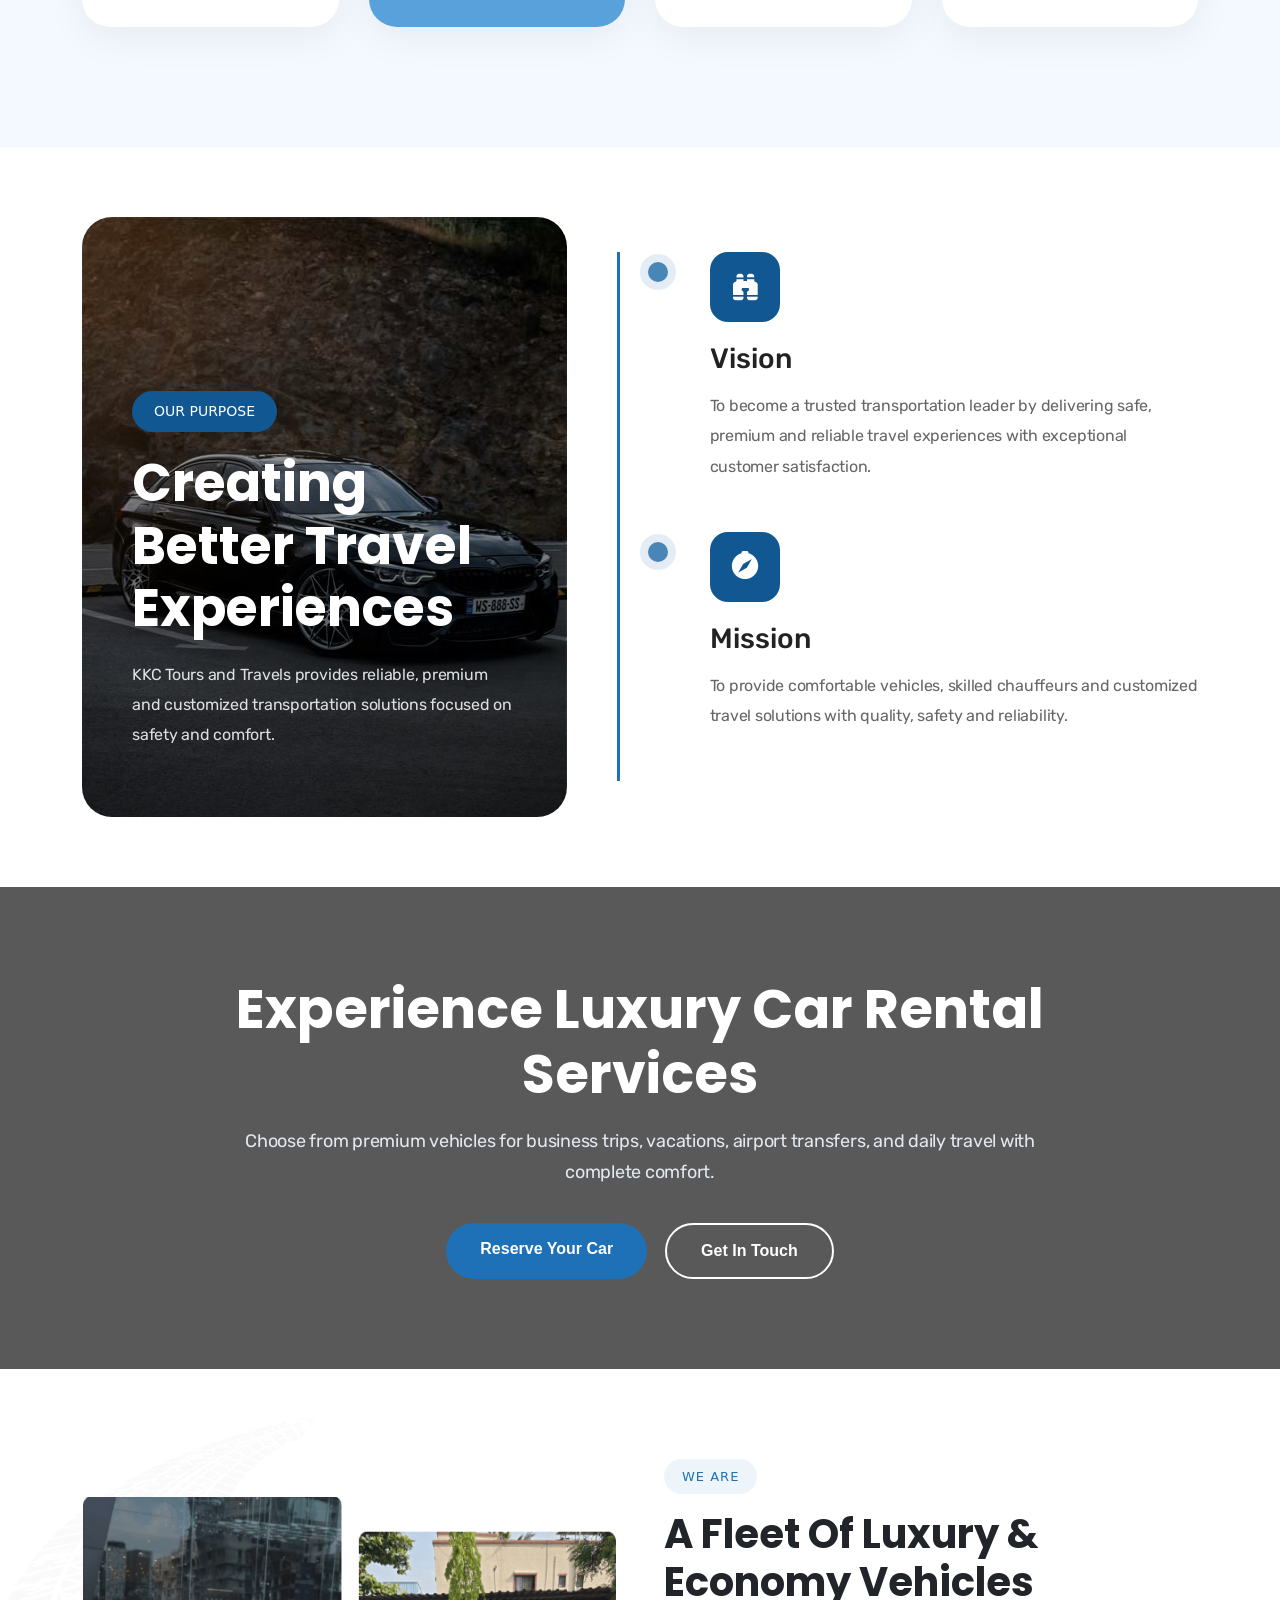
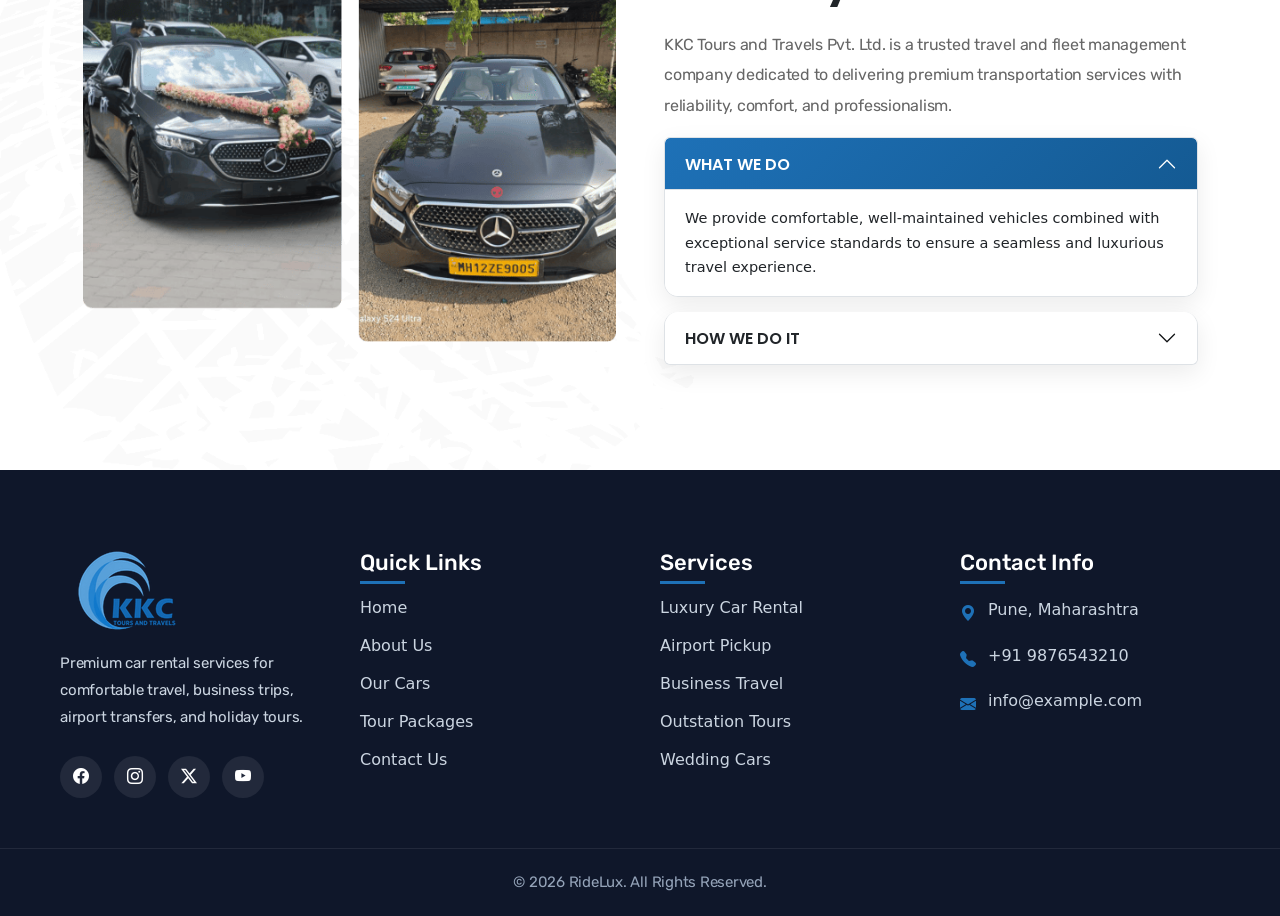
==== commit 35acd302: "footer" ====
--- a/about-us.html
+++ b/about-us.html
@@ -414,57 +414,84 @@
 </section>
 
 <!-- ================= FOOTER ================= -->
-<footer>
-  <div class="container">
-    <div class="row">
-
-      <div class="col-lg-3 col-md-6 mb-4">
-        <div class="footer-title">       
-           <img src="assets/images/logo2.png" alt="footer-logo"></a></div>
-
-        <p>Modern responsive websites development.</p>
-
-        <div class="social-icons mt-3">
-          <a href="#"><i class="bi bi-facebook"></i></a>
-          <a href="#"><i class="bi bi-instagram"></i></a>
-          <a href="#"><i class="bi bi-twitter-x"></i></a>
-          <a href="#"><i class="bi bi-linkedin"></i></a>
-        </div>
-      </div>
-
-      <div class="col-lg-3 col-md-6 mb-4">
-        <div class="footer-title">Quick Links</div>
-        <div class="footer-links">
-          <a href="#">Home</a>
-          <a href="#">About</a>
-          <a href="#">Services</a>
-          <a href="#">Contact</a>
-        </div>
-      </div>
-
-      <div class="col-lg-3 col-md-6 mb-4">
-        <div class="footer-title">Terms</div>
-        <div class="footer-links">
-          <a href="#">Privacy</a>
-          <a href="#">Terms</a>
-          <a href="#">Support</a>
-        </div>
-      </div>
-
-      <div class="col-lg-3 col-md-6 mb-4">
-        <div class="footer-title">Contact</div>
-        <p><i class="bi bi-geo-alt"></i> Pune</p>
-        <p><i class="bi bi-envelope"></i> info@example.com</p>
-        <p><i class="bi bi-telephone"></i> +91 9876543210</p>
-      </div>
-
-    </div>
-
-    <div class="footer-bottom">
-      © 2026 Your Company. All Rights Reserved.
-    </div>
-
-  </div>
+<footer class="lux-footer-area">
+
+    <div class="lux-footer-container">
+
+        <!-- About -->
+        <div class="lux-footer-box">
+            <h2><img src="assets/images/logo2.png" alt=""></h2>
+
+            <p>
+                Premium car rental services for comfortable travel,
+                business trips, airport transfers, and holiday tours.
+            </p>
+
+            <div class="lux-social-icons">
+                <a href="#"><i class="bi bi-facebook"></i></a>
+                <a href="#"><i class="bi bi-instagram"></i></a>
+                <a href="#"><i class="bi bi-twitter-x"></i></a>
+                <a href="#"><i class="bi bi-youtube"></i></a>
+            </div>
+        </div>
+
+        <!-- Quick Links -->
+        <div class="lux-footer-box">
+            <h3>Quick Links</h3>
+
+            <ul>
+                <li><a href="#">Home</a></li>
+                <li><a href="#">About Us</a></li>
+                <li><a href="#">Our Cars</a></li>
+                <li><a href="#">Tour Packages</a></li>
+                <li><a href="#">Contact Us</a></li>
+            </ul>
+        </div>
+
+        <!-- Services -->
+        <div class="lux-footer-box">
+            <h3>Services</h3>
+
+            <ul>
+                <li><a href="#">Luxury Car Rental</a></li>
+                <li><a href="#">Airport Pickup</a></li>
+                <li><a href="#">Business Travel</a></li>
+                <li><a href="#">Outstation Tours</a></li>
+                <li><a href="#">Wedding Cars</a></li>
+            </ul>
+        </div>
+
+        <!-- Contact -->
+        <div class="lux-footer-box">
+            <h3>Contact Info</h3>
+
+            <ul class="lux-contact-info">
+                <li>
+                    <i class="bi bi-geo-alt-fill"></i>
+                    Pune, Maharashtra
+                </li>
+
+                <li>
+                    <i class="bi bi-telephone-fill"></i>
+                    +91 9876543210
+                </li>
+
+                <li>
+                    <i class="bi bi-envelope-fill"></i>
+                    info@example.com
+                </li>
+            </ul>
+        </div>
+
+    </div>
+
+    <!-- Bottom -->
+    <div class="lux-footer-bottom">
+        <p>
+            © 2026 RideLux. All Rights Reserved.
+        </p>
+    </div>
+
 </footer>
 
 <!-- ================= JS ================= -->
--- a/assets/css/style.css
+++ b/assets/css/style.css
@@ -1237,76 +1237,136 @@
 /* =========================
    FOOTER
 ========================= */
-footer{
-  background: var(--footer-bg);
-  color:#cbd5e1;
-  padding:60px 0 20px;
-}
-
-.footer-title{
-  color:#fff;
-  font-weight:600;
-  margin-bottom:15px;
-}
-
-.footer-links a{
-  display:block;
-  color:#cbd5e1;
-  text-decoration:none;
-  margin-bottom:8px;
-  transition:0.3s;
-}
-
-.footer-links a:hover{
-  color:var(--h2-heading);
-  padding-left:5px;
-}
-
-.social-icons a{
-  display:inline-flex;
-  align-items:center;
-  justify-content:center;
-  width:38px;
-  height:38px;
-  margin-right:8px;
-  border-radius:50%;
-  background:#1e293b;
-  color:#fff;
-  transition:0.3s;
-}
-
-.social-icons a:hover{
-  background:var(--h2-heading);
-  color:#ffffff;
-  transform:translateY(-3px);
-}
-
-.footer-bottom{
-  border-top:1px solid #1e293b;
-  margin-top:30px;
-  padding-top:15px;
-  font-size:14px;
-  text-align:center;
-  color:#94a3b8;
-}
-
-/* =========================
-   RESPONSIVE
-========================= */
+.lux-footer-area{
+    background: #0f172a;
+    padding-top: 80px;
+    color: #fff;
+    /* font-family: Arial, sans-serif; */
+}
+
+.lux-footer-container{
+    max-width: 1200px;
+    margin: auto;
+    padding: 0 20px 50px;
+    display: grid;
+    grid-template-columns: repeat(auto-fit,minmax(250px,1fr));
+    gap: 40px;
+}
+
+/* Box */
+.lux-footer-box h2{
+    font-size: 34px;
+    margin-bottom: 20px;
+    color: #fff;
+}
+
+.lux-footer-box h3{
+    font-size: 22px;
+    margin-bottom: 20px;
+    position: relative;
+}
+
+.lux-footer-box h3::after{
+    content: "";
+    width: 45px;
+    height: 3px;
+    background: #1E71B7;
+    position: absolute;
+    left: 0;
+    bottom: -8px;
+}
+
+/* Paragraph */
+.lux-footer-box p{
+    color: #cbd5e1;
+    line-height: 1.8;
+    font-size: 15px;
+}
+
+/* Links */
+.lux-footer-box ul{
+    padding: 0;
+    margin: 0;
+    list-style: none;
+}
+
+.lux-footer-box ul li{
+    margin-bottom: 14px;
+}
+
+.lux-footer-box ul li a{
+    color: #cbd5e1;
+    text-decoration: none;
+    transition: 0.3s ease;
+}
+
+.lux-footer-box ul li a:hover{
+    color: #1E71B7;
+    padding-left: 5px;
+}
+
+/* Social Icons */
+.lux-social-icons{
+    display: flex;
+    gap: 12px;
+    margin-top: 25px;
+}
+
+.lux-social-icons a{
+    width: 42px;
+    height: 42px;
+    background: rgba(255,255,255,0.08);
+    display: flex;
+    align-items: center;
+    justify-content: center;
+    border-radius: 50%;
+    color: #fff;
+    text-decoration: none;
+    transition: 0.3s ease;
+}
+
+.lux-social-icons a:hover{
+    background: #1E71B7;
+    transform: translateY(-4px);
+}
+
+/* Contact */
+.lux-contact-info li{
+    display: flex;
+    gap: 12px;
+    color: #cbd5e1;
+    line-height: 1.7;
+}
+
+.lux-contact-info li i{
+    color: #1E71B7;
+    margin-top: 4px;
+}
+
+/* Bottom */
+.lux-footer-bottom{
+    border-top: 1px solid rgba(255,255,255,0.08);
+    padding: 22px 20px;
+    text-align: center;
+}
+
+.lux-footer-bottom p{
+    margin: 0;
+    color: #94a3b8;
+    font-size: 15px;
+}
+
+/* Responsive */
 @media(max-width:768px){
-  .content{
-    left:5%;
-    right:5%;
-    text-align:center;
-  }
-
-  .content h1{
-    font-size:34px;
-  }
-
-  .content p{
-    font-size:15px;
-  }
+
+    .lux-footer-area{
+        padding-top: 60px;
+    }
+
+    .lux-footer-box h2{
+        font-size: 30px;
+    }
+
 }
 /* ================= BREADCRUMB ================= */
 
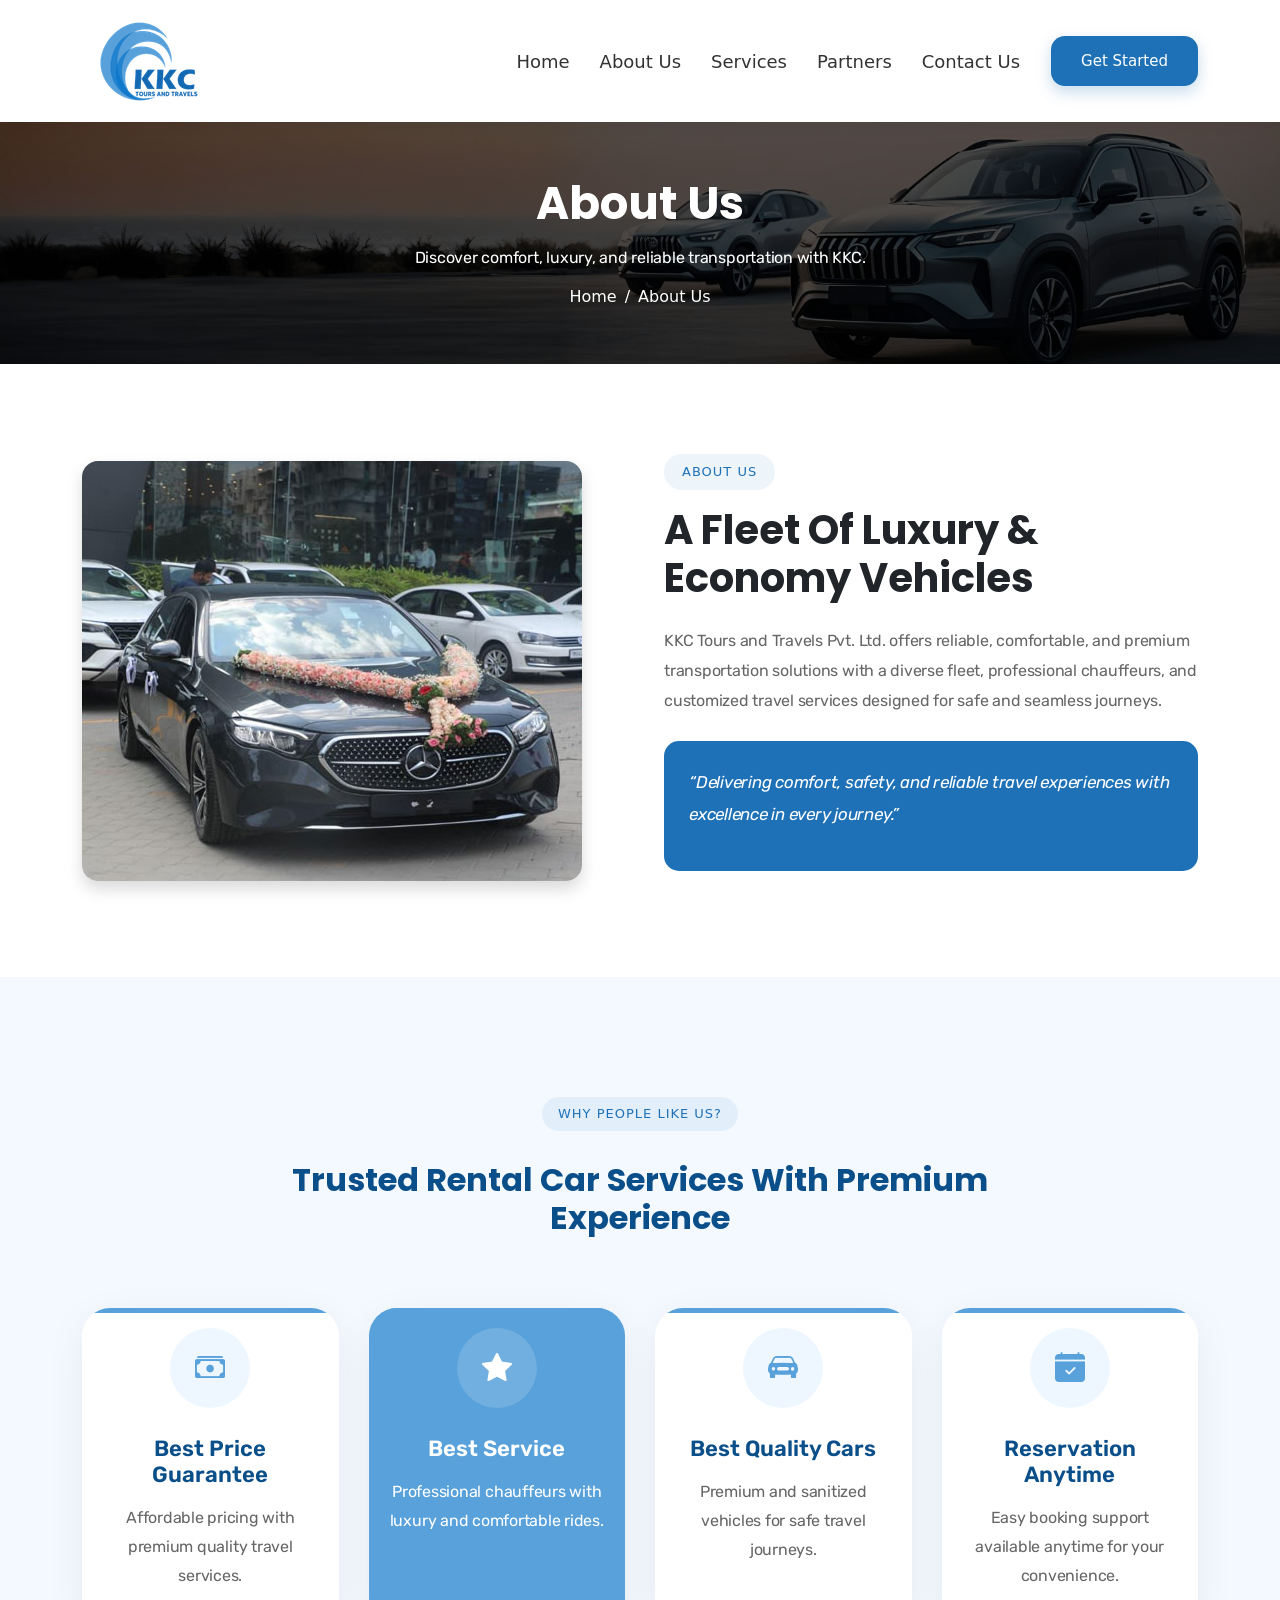
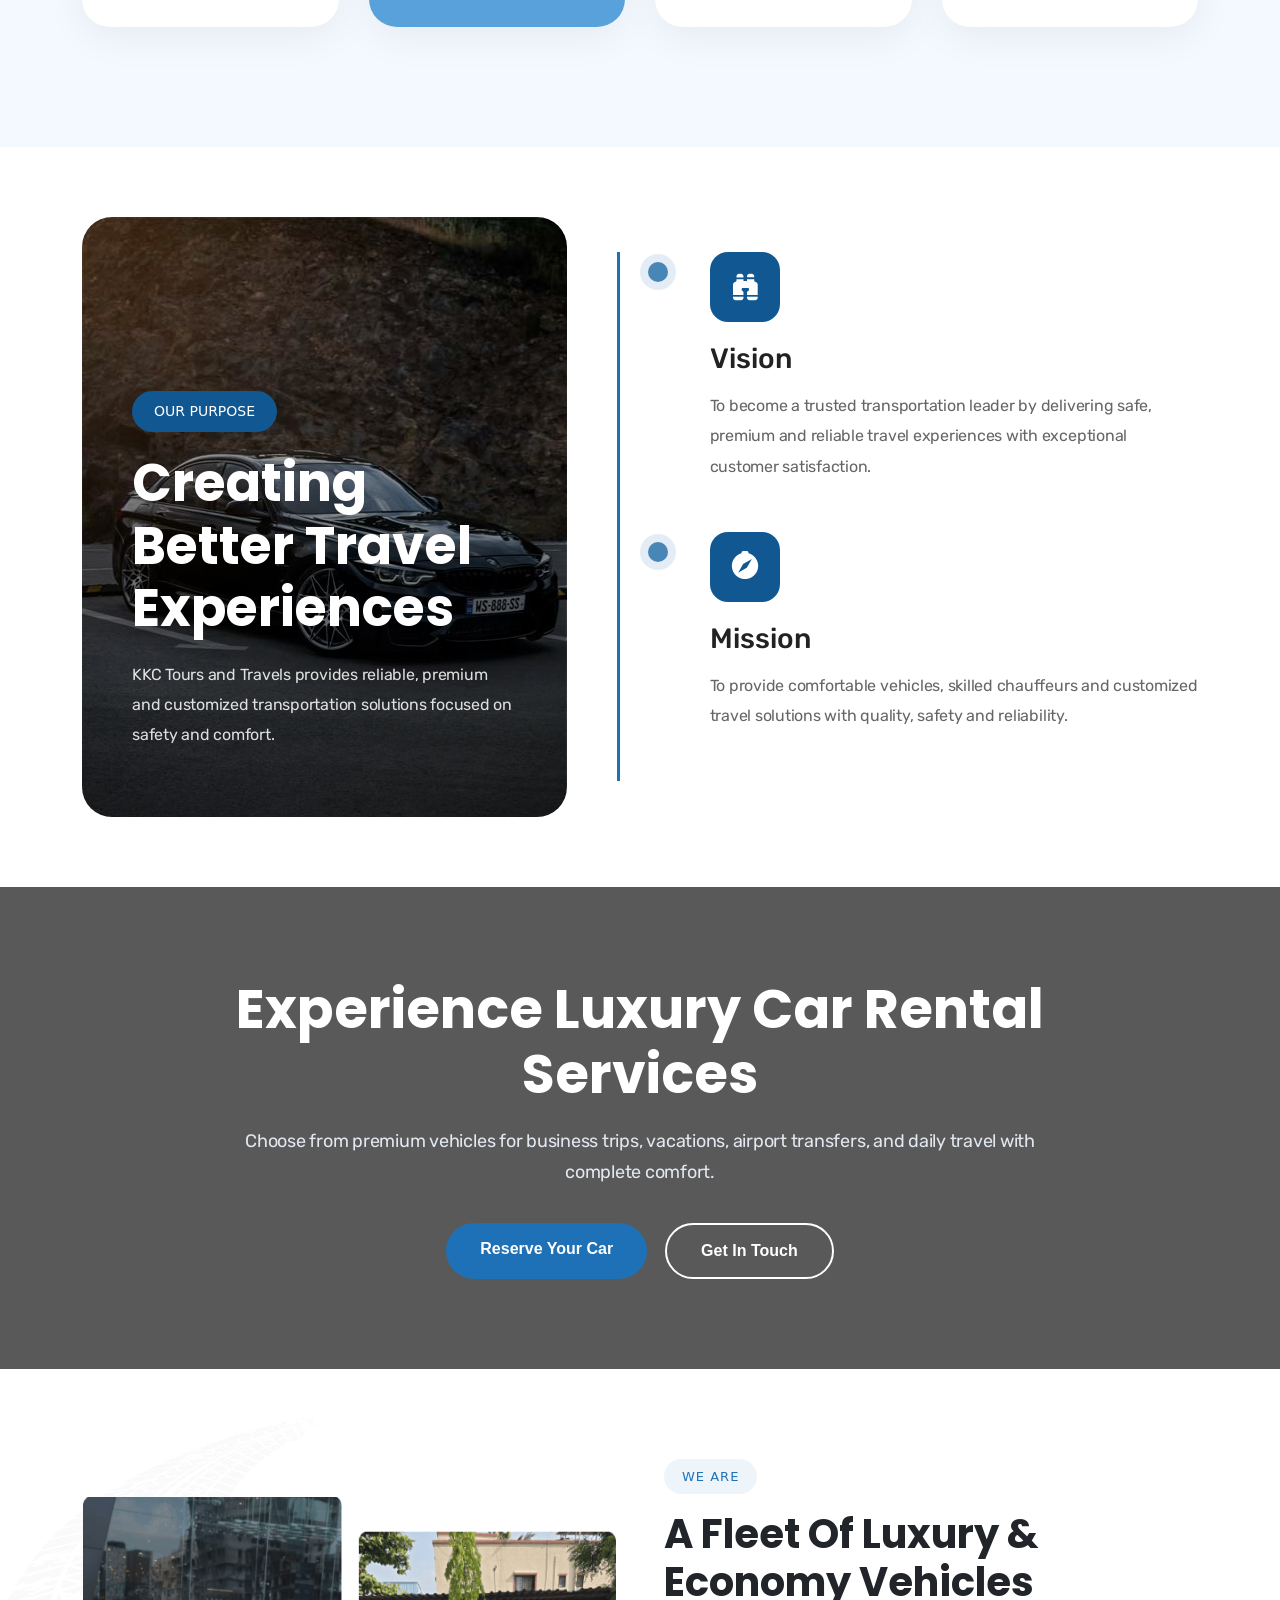
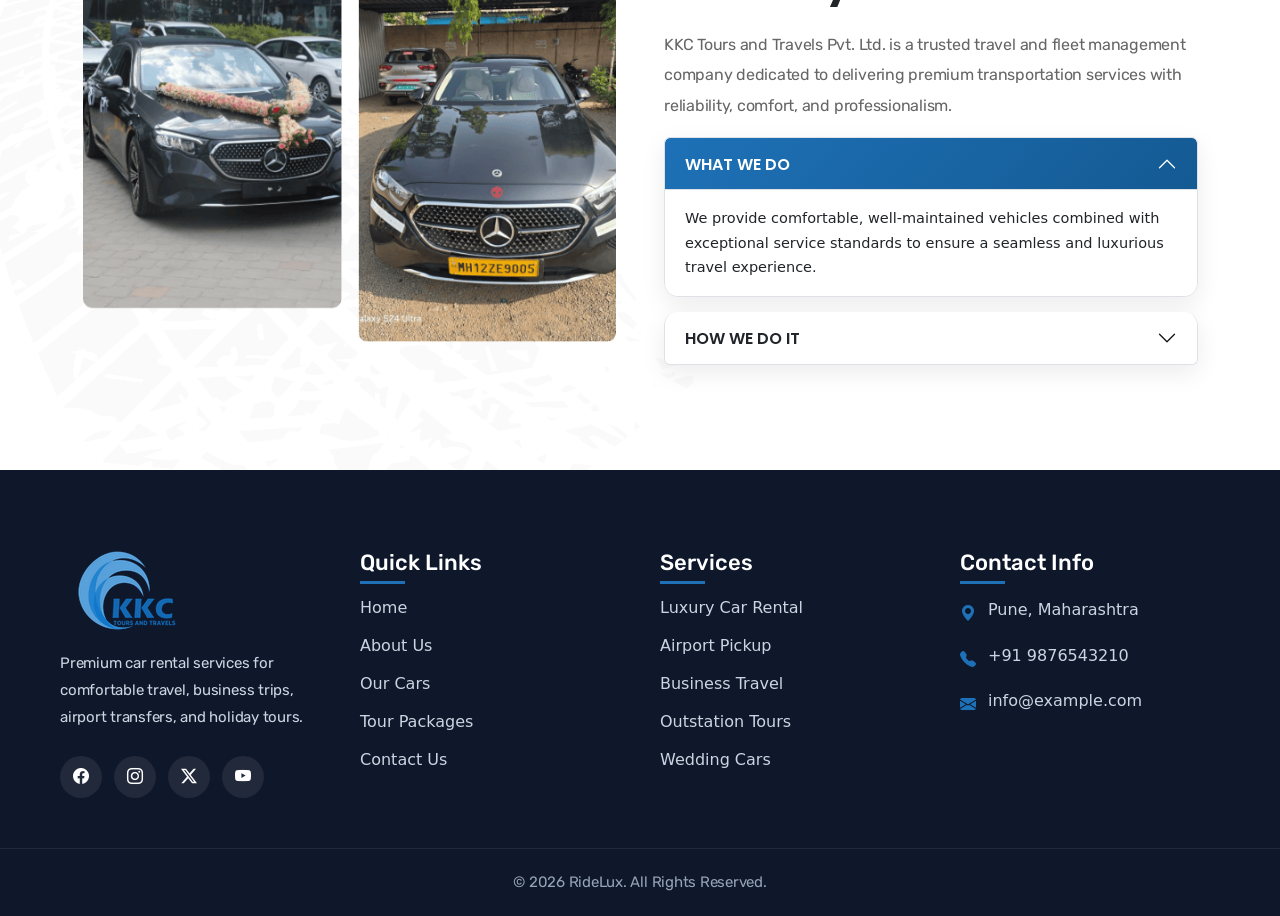
==== commit 874a207d: "#" ====
--- a/about-us.html
+++ b/about-us.html
@@ -9,7 +9,7 @@
 
 <!-- CSS -->
 <link rel="stylesheet" href="assets/css/style.css">
-
+<link href="https://unpkg.com/aos@2.3.1/dist/aos.css" rel="stylesheet">
 <!-- Bootstrap -->
 <link href="https://cdn.jsdelivr.net/npm/bootstrap@5.3.3/dist/css/bootstrap.min.css" rel="stylesheet">
 
@@ -119,14 +119,14 @@
     <div class="container">
         <div class="row align-items-center g-5">
 
-            <div class="col-lg-6">
-                <img src="assets/images/about-car.jpg" class="img-fluid rounded-4 shadow" alt="About image">
+            <div class="col-lg-6" data-aos="zoom-in">
+                <img src="assets/images/about-car.jpg"  class="img-fluid rounded-4 shadow" alt="About image">
             </div>
           
             <div class="col-lg-6">
                 <span>ABOUT US</span>
 
-                <h2 class="mt-3"> A Fleet Of Luxury & Economy Vehicles</h2>
+                <h2 class="mt-3" data-aos="fade-up"> A Fleet Of Luxury & Economy Vehicles</h2>
                 <p class="mt-4">
                  KKC Tours and Travels Pvt. Ltd. offers reliable, comfortable, and premium transportation solutions with a diverse fleet, professional chauffeurs, and customized travel services designed for safe and seamless journeys.
                 </p>
@@ -153,7 +153,7 @@
     <div class="why-like-container container">
 
         <!-- Heading -->
-        <div class="why-like-heading">
+        <div class="why-like-heading" data-aos="fade-up">
 
             <span>WHY PEOPLE LIKE US?</span>
 
@@ -241,7 +241,7 @@
 
 <!-- Left -->
 
-<div class="kkc-vision-banner">
+<div class="kkc-vision-banner" data-aos="fade-up">
 
 <div class="kkc-banner-content">
 
@@ -344,7 +344,7 @@
 
     <div class="drive-cta-content">
 
-        <h2>Experience Luxury Car Rental Services</h2>
+        <h2 data-aos="zoom-in">Experience Luxury Car Rental Services</h2>
 
         <p>
             Choose from premium vehicles for business trips, vacations,
@@ -368,7 +368,7 @@
     <div class="container">
         <div class="row align-items-center g-5">
             <div class="col-lg-6" >
-                <img src="assets/images/about-img2.png"class="img-fluid" alt="We are image">
+                <img src="assets/images/about-img2.png"class="img-fluid" data-aos="zoom-in" alt="We are image">
             </div>
             <div class="col-lg-6"><span class="sub-title"> WE ARE</span>
 <h2 class="mt-3">A Fleet Of Luxury & Economy Vehicles</h2>
@@ -496,7 +496,13 @@
 
 <!-- ================= JS ================= -->
 <script src="https://cdn.jsdelivr.net/npm/bootstrap@5.3.3/dist/js/bootstrap.bundle.min.js"></script>
-
+<script src="https://unpkg.com/aos@2.3.1/dist/aos.js"></script>
+<script>
+  AOS.init({
+    duration: 1000,
+    once: true
+  });
+</script>
 
 
 </body>
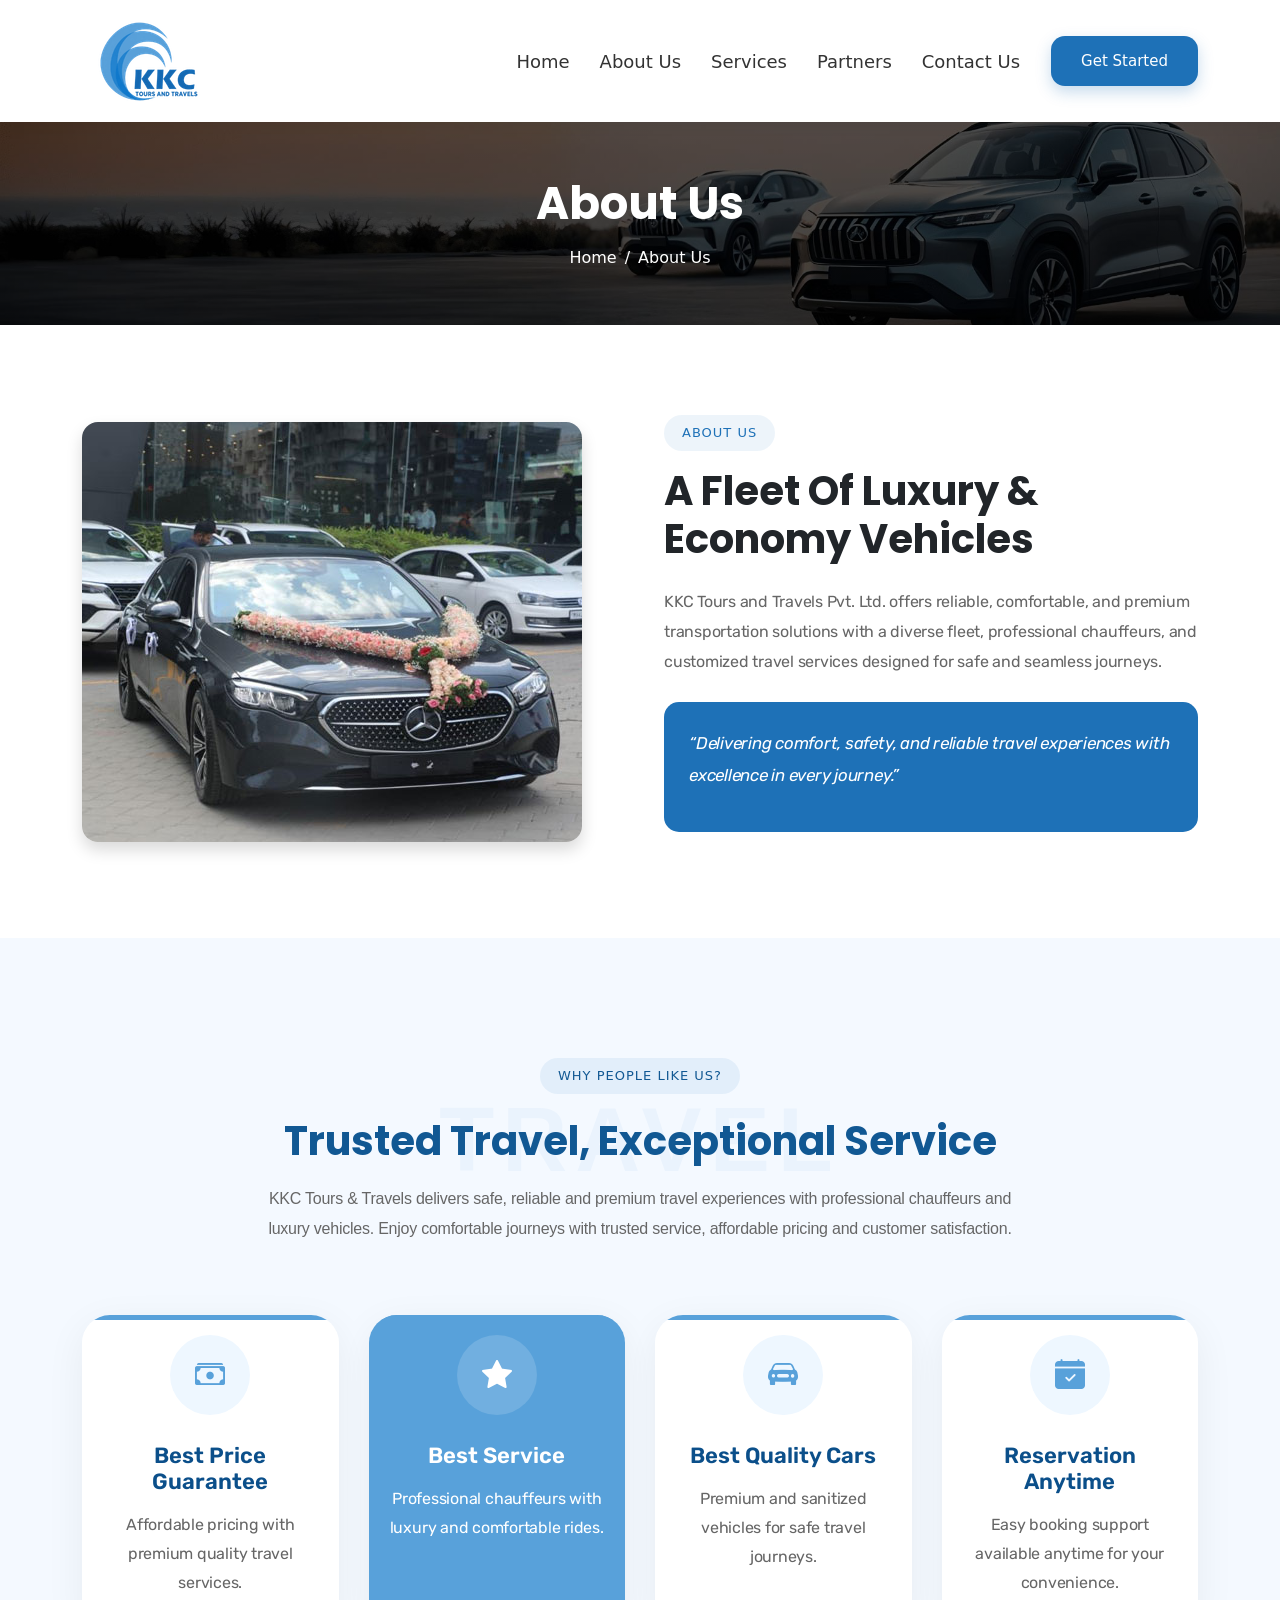
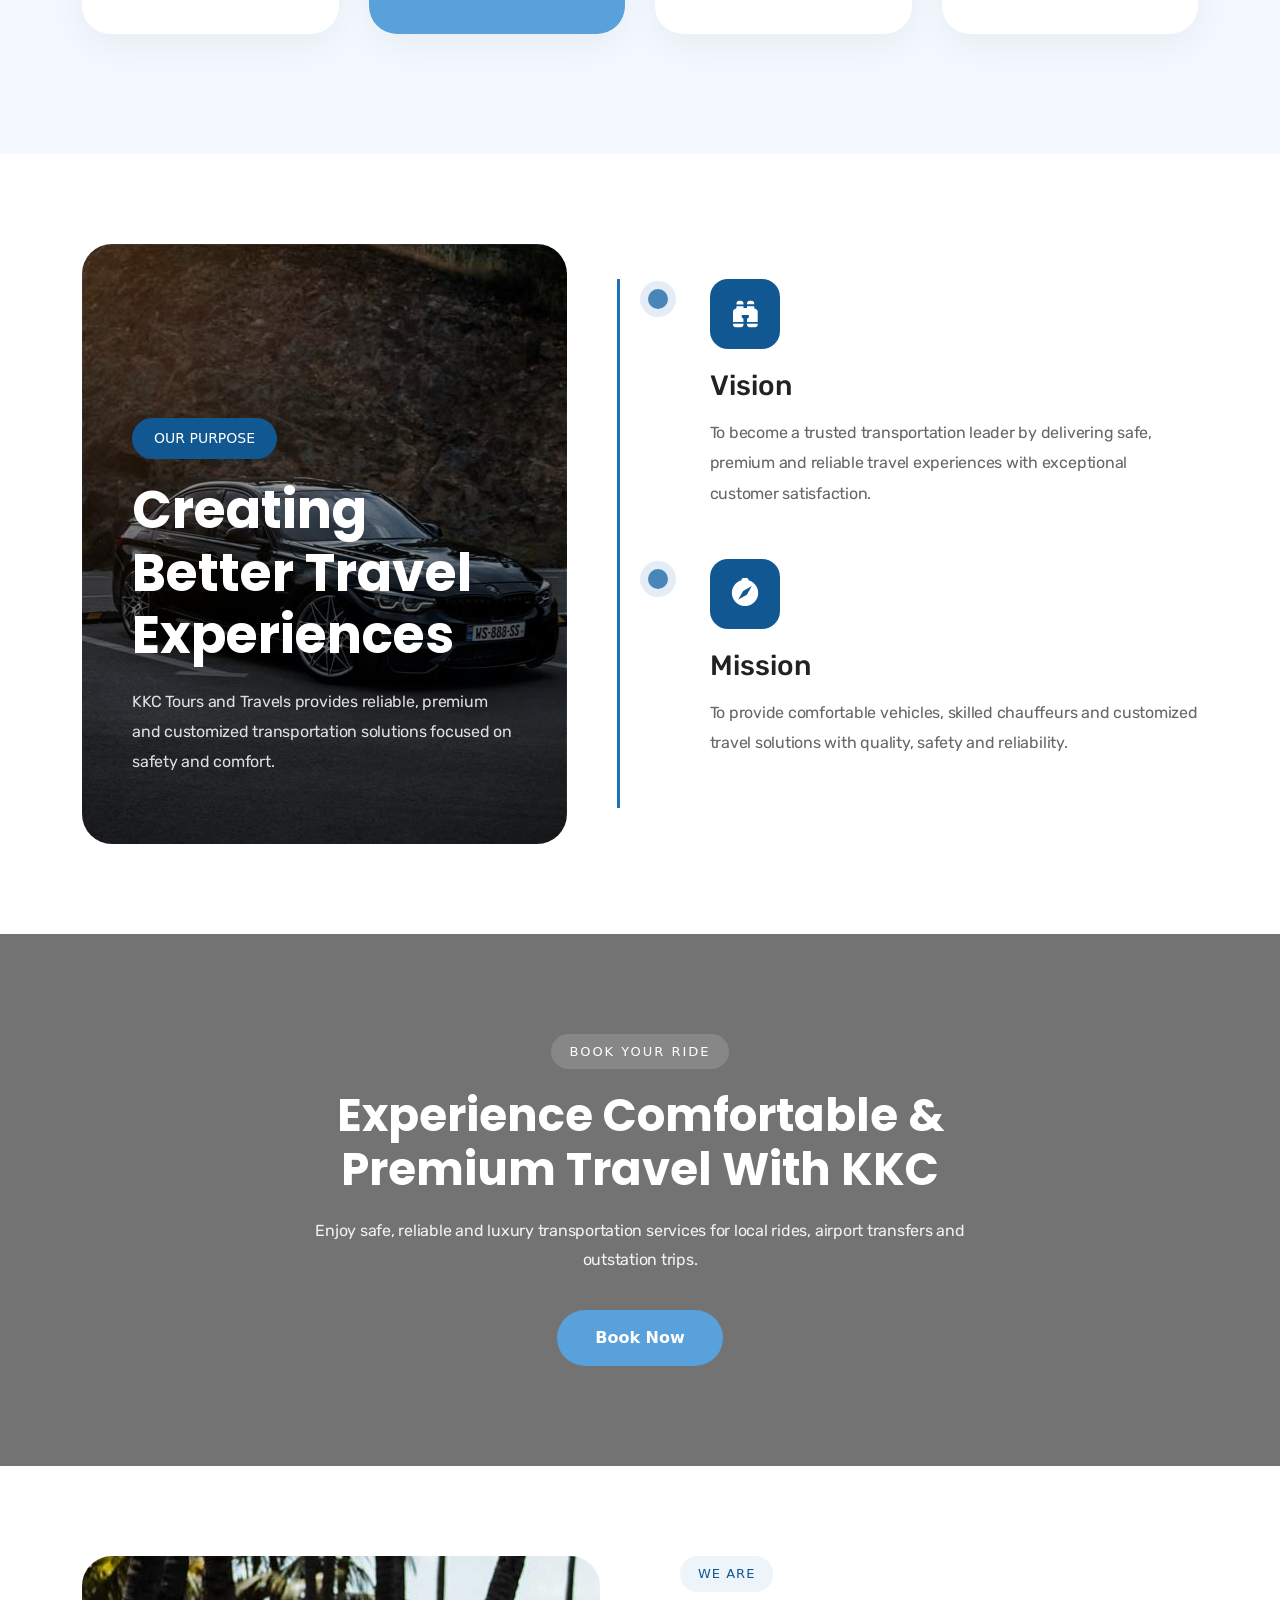
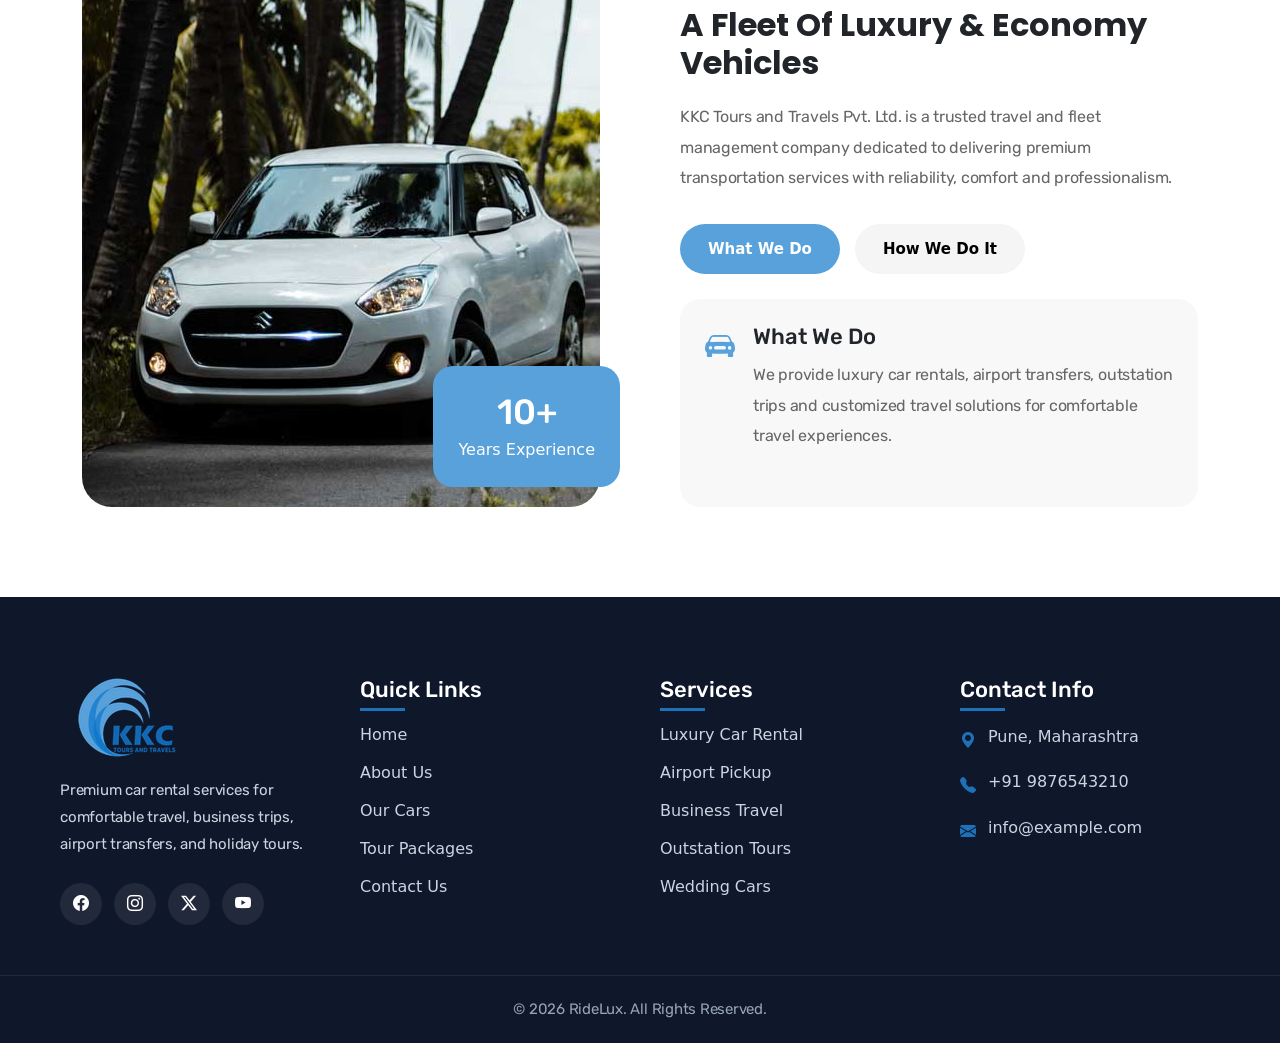
==== commit db61ccd4: "#" ====
--- a/about-us.html
+++ b/about-us.html
@@ -87,9 +87,9 @@
         <div class="breadcrumb-content">
 
             <h1>About Us</h1>
-            <p class="text-white">
+            <!-- <p class="text-white">
                 Discover comfort, luxury, and reliable transportation with KKC.
-            </p>
+            </p> -->
 
             <nav>
 
@@ -146,26 +146,28 @@
  </div>
     </div>
 </section>
-<!-- =================Our Vission ================= -->
+<!-- ================= Why People Like section ================= -->
 
 <section class="why-like-sec ">
 
     <div class="why-like-container container">
 
         <!-- Heading -->
-        <div class="why-like-heading" data-aos="fade-up">
+        <div class="sec-title" data-aos="fade-up">
 
             <span>WHY PEOPLE LIKE US?</span>
 
             <h2>
-                Trusted Rental Car Services With Premium Experience
+                Trusted Travel, Exceptional Service
             </h2>
+            <p>KKC Tours & Travels delivers safe, reliable and premium travel experiences with professional chauffeurs and luxury vehicles.
+Enjoy comfortable journeys with trusted service, affordable pricing and customer satisfaction.</p>
 
         </div>
 
 
         <!-- Cards -->
-        <div class="why-like-grid">
+        <div class="why-like-grid" data-aos="fade-up">
 
             <!-- Card -->
             <div class="why-like-card">
@@ -234,7 +236,7 @@
 </section>
 <!-- ================= VISION MISSION ================= -->
 
-<section class="kkc-vision-section container">
+<section class="kkc-vision-section container p-bottom p-top">
 
 <div class="kkc-vision-wrapper">
 
@@ -338,7 +340,7 @@
 </section>
 <!-- ================= CTA ================= -->
 
-<section class="drive-cta-area p-bottom p-top">
+<!-- <section class="drive-cta-area p-bottom p-top">
 
     <div class="drive-overlay-layer"></div>
 
@@ -358,60 +360,139 @@
 
     </div>
 
+</section> -->
+<!-- ================= CTA SECTION START ================= -->
+<section class="simple-cta">
+    <div class="simple-cta-overlay"></div>
+    <div class="simple-cta-content"  data-aos="zoom-in">
+        <span>BOOK YOUR RIDE</span>
+        <h2>
+            Experience Comfortable & Premium Travel With KKC
+        </h2>
+        <p>
+            Enjoy safe, reliable and luxury transportation services
+            for local rides, airport transfers and outstation trips.
+        </p>
+
+        <a href="contact-us.html" class="simple-cta-btn">
+            Book Now
+        </a>
+
+    </div>
+
 </section>
 
-<!-- ================= WE ARE  ================= -->
-<section class="about-hero p-top p-bottom" style="background-image: url('./assets/images/road_image.png');
-  background-repeat: no-repeat;
-  background-position: left center;
-  background-size: contain;">
-    <div class="container">
-        <div class="row align-items-center g-5">
-            <div class="col-lg-6" >
-                <img src="assets/images/about-img2.png"class="img-fluid" data-aos="zoom-in" alt="We are image">
-            </div>
-            <div class="col-lg-6"><span class="sub-title"> WE ARE</span>
-<h2 class="mt-3">A Fleet Of Luxury & Economy Vehicles</h2>
-                <p class="mt-4">
-                   KKC Tours and Travels Pvt. Ltd. is a trusted travel and fleet management company dedicated to delivering premium transportation services with reliability, comfort, and professionalism.
-                </p>
-
-                <!-- accordion -->
-              <div class="accordion" id="aboutAccordion">
-    <!-- 1 -->
-    <div class="accordion-item">
-      <h2 class="accordion-header">
-        <button class="accordion-button" type="button" data-bs-toggle="collapse" data-bs-target="#a1">
-          WHAT WE DO
-        </button>
-      </h2>
-      <div id="a1" class="accordion-collapse collapse show" data-bs-parent="#aboutAccordion">
-        <div class="accordion-body">
-        We provide comfortable, well-maintained vehicles combined with exceptional service standards to ensure a seamless and luxurious travel experience.
-        </div>
-      </div>
-    </div>
-
-    <!-- 2 -->
-    <div class="accordion-item">
-      <h2 class="accordion-header">
-        <button class="accordion-button collapsed" type="button" data-bs-toggle="collapse" data-bs-target="#a2">
-          HOW WE DO IT
-        </button>
-      </h2>
-      <div id="a2" class="accordion-collapse collapse" data-bs-parent="#aboutAccordion">
-        <div class="accordion-body">
-Using modern technology, experienced chauffeurs, and efficient management systems, we offer customized travel solutions designed around your specific needs.        </div>
-      </div>
-    </div>
-</div>
+<style>
+
+
+
+</style>
+<!-- ================= WE ARE SECTION START ================= -->
+<section class="fleet-about-sec p-bottom p-top">
+
+    <div class="fleet-about-container container">
+
+        <!-- Left Image -->
+
+        <div class="fleet-about-image" data-aos="fade-right">
+
+            <img src="assets/images/swift-dzire.jpg" alt="Swift Dzire Image">
+
+            <div class="fleet-exp-box">
+
+                <h3>10+</h3>
+                <span>Years Experience</span>
+
+            </div>
+
+        </div>
+
+
+        <!-- Right Content -->
+
+        <div class="fleet-about-content" data-aos="fade-left">
+
+            <span>WE ARE</span>
+
+            <h2>
+                A Fleet Of Luxury & Economy Vehicles
+            </h2>
+
+            <p>
+                KKC Tours and Travels Pvt. Ltd. is a trusted travel and fleet
+                management company dedicated to delivering premium transportation
+                services with reliability, comfort and professionalism.
+            </p>
+
+
+            <!-- Tabs -->
+
+            <div class="fleet-tabs">
+
+                <button class="tab-btn active" data-tab="tab1">
+                    What We Do
+                </button>
+
+                <button class="tab-btn" data-tab="tab2">
+                    How We Do It
+                </button>
+
+            </div>
+
+
+            <!-- Tab Content -->
+
+            <div class="tab-content active-tab" id="tab1">
+
+                <div class="fleet-tab-box">
+
+                    <i class="bi bi-car-front-fill"></i>
+
+                    <div>
+
+                        <h4>What We Do</h4>
+
+                        <p>
+                            We provide luxury car rentals, airport transfers,
+                            outstation trips and customized travel solutions
+                            for comfortable travel experiences.
+                        </p>
+
+                    </div>
+
                 </div>
 
             </div>
 
-        </div>
-    </div>
-</section>
+
+            <div class="tab-content" id="tab2">
+
+                <div class="fleet-tab-box">
+
+                    <i class="bi bi-gear-fill"></i>
+
+                    <div>
+
+                        <h4>How We Do It</h4>
+
+                        <p>
+                            Using modern technology, professional chauffeurs
+                            and efficient systems to ensure safe and smooth
+                            journeys for every customer.
+                        </p>
+
+                    </div>
+
+                </div>
+
+            </div>
+
+        </div>
+
+    </div>
+
+</section> 
+<!-- ================= WE ARE SECTION END ================= -->
 
 <!-- ================= FOOTER ================= -->
 <footer class="lux-footer-area">
@@ -503,7 +584,30 @@
     once: true
   });
 </script>
-
+<script>
+
+const tabs=document.querySelectorAll(".tab-btn");
+const content=document.querySelectorAll(".tab-content");
+
+tabs.forEach(btn=>{
+
+btn.onclick=()=>{
+
+tabs.forEach(tab=>tab.classList.remove("active"));
+
+content.forEach(box=>box.classList.remove("active-tab"));
+
+btn.classList.add("active");
+
+document.getElementById(
+btn.dataset.tab
+).classList.add("active-tab");
+
+};
+
+});
+
+</script>
 
 </body>
 </html>
--- a/assets/css/style.css
+++ b/assets/css/style.css
@@ -147,97 +147,293 @@
 /* =========================
    HERO SLIDER
 ========================= */
-.hero{
-  height:100vh;
-  position:relative;
-  overflow:hidden;
-}
-
-.slide{
-  position:absolute;
-  width:100%;
-  height:100%;
-  opacity:0;
-  transition:1.2s ease;
-  transform:scale(1.05);
-}
-
-.slide.active{
-  opacity:1;
-  transform:scale(1);
-}
-
-.slide img{
-  width:100%;
-  height:100%;
-  object-fit:cover;
-}
-
-.overlay{
-  position:absolute;
-  inset:0;
-  background:linear-gradient(90deg, rgba(0,0,0,0.75), rgba(0,0,0,0.3));
-}
-
-.content{
-  position:absolute;
-  top:50%;
-  left:8%;
-  transform:translateY(-50%);
-  max-width:600px;
-  color:#fff;
-  z-index:2;
-}
-
-.content span{
-  color:#60a5fa;
-  font-weight:600;
-  letter-spacing:2px;
-  font-size:14px;
-}
-
-.content h1{
-  font-size:58px;
-  font-weight:700;
-  margin:15px 0;
-  line-height:1.1;
-}
-
-.content p{
-  font-size:18px;
-  color:#e5e7eb;
-  margin-bottom:25px;
-}
-
-.content a{
-  display:inline-block;
-  padding:14px 30px;
-  border-radius:50px;
-  /* background: linear-gradient(135deg, var(--primary), #7c3aed); */
-  background: linear-gradient(135deg, var(--primary), #2563eb);
-  color:#fff;
-  text-decoration:none;
-  /* font-weight:600; */
-  transition:0.3s;
-}
-
-.content a:hover{
-  transform:translateY(-3px);
-  box-shadow:0 15px 30px rgba(124,58,237,0.4);
-}
+
+.kkc-modern-hero{
+    position:relative;
+    width:100%;
+    height:100vh;
+    overflow:hidden;
+}
+
+/* Slides */
+
+.kkc-modern-slide{
+    position:absolute;
+    inset:0;
+    opacity:0;
+    visibility:hidden;
+    transition:1s ease;
+}
+
+.kkc-modern-slide.active-slide{
+    opacity:1;
+    visibility:visible;
+}
+
+.kkc-modern-slide img{
+    width:100%;
+    height:100%;
+    object-fit:cover;
+    animation:kkcZoom 8s linear infinite;
+}
+
+@keyframes kkcZoom{
+
+    100%{
+        transform:scale(1.08);
+    }
+
+}
+
+.kkc-modern-overlay{
+    position:absolute;
+    inset:0;
+    background:linear-gradient(to right,rgba(0,0,0,.82),rgba(0,0,0,.25));
+}
+
+/* Content */
+
+.kkc-modern-content{
+    position:absolute;
+    top:50%;
+    left:8%;
+    transform:translateY(-50%);
+    max-width:700px;
+    z-index:5;
+}
+
+.kkc-modern-content span{
+    display:inline-block;
+    padding:10px 22px;
+    background:#58A1DA;
+    color:#fff;
+    border-radius:40px;
+    font-size:13px;
+    letter-spacing:2px;
+    margin-bottom:25px;
+}
+
+.kkc-modern-content h1{
+    font-size:75px;
+    line-height:1.05;
+    color:#fff;
+    margin-bottom:28px;
+    font-weight:700;
+}
+
+.kkc-modern-content p{
+    color:#f2f2f2;
+    font-size:18px;
+    line-height:1.9;
+    max-width:620px;
+    margin-bottom:40px;
+}
+
+/* Buttons */
+
+.kkc-modern-btns{
+    display:flex;
+    gap:18px;
+    flex-wrap:wrap;
+}
+
+.kkc-main-btn,
+.kkc-light-btn{
+    padding:17px 34px;
+    border-radius:50px;
+    text-decoration:none;
+    font-weight:600;
+    transition:.4s ease;
+}
+
+.kkc-main-btn{
+    background:#58A1DA;
+    color:#fff;
+
+    display:inline-flex;
+    align-items:center;
+    gap:12px;
+}
+
+.kkc-main-btn:hover{
+    background:#fff;
+    color:#0B4F8A;
+    transform:translateY(-5px);
+}
+
+.kkc-light-btn{
+    background:rgba(255,255,255,.10);
+    border:1px solid rgba(255,255,255,.18);
+    color:#fff;
+    backdrop-filter:blur(8px);
+}
+
+.kkc-light-btn:hover{
+    background:#fff;
+    color:#0B4F8A;
+}
+
+/* Arrows */
+
+.kkc-arrow{
+    position:absolute;
+    top:50%;
+    transform:translateY(-50%);
+    width:60px;
+    height:60px;
+    border-radius:50%;
+    background:rgba(255,255,255,.12);
+    border:1px solid rgba(255,255,255,.15);
+
+    display:flex;
+    align-items:center;
+    justify-content:center;
+
+    color:#fff;
+    font-size:22px;
+    cursor:pointer;
+    z-index:20;
+
+    backdrop-filter:blur(10px);
+    transition:.4s ease;
+}
+
+.kkc-arrow:hover{
+    background:#58A1DA;
+}
+
+.prev-btn{
+    left:25px;
+}
+
+.next-btn{
+    right:25px;
+}
+
+/* Floating Info */
+
+.kkc-floating-info{
+    position:absolute;
+    left:50%;
+    bottom:35px;
+    transform:translateX(-50%);
+    z-index:10;
+
+    width:90%;
+    max-width:1100px;
+
+    background:#fff;
+    border-radius:30px;
+    padding:28px 35px;
+
+    display:grid;
+    grid-template-columns:repeat(3,1fr);
+    gap:25px;
+
+    box-shadow:0 15px 40px rgba(0,0,0,.10);
+}
+
+.kkc-info-box{
+    display:flex;
+    align-items:center;
+    gap:18px;
+}
+
+.kkc-info-box i{
+    width:65px;
+    height:65px;
+    border-radius:50%;
+    background:#eef7ff;
+    color:#58A1DA;
+    font-size:26px;
+
+    display:flex;
+    align-items:center;
+    justify-content:center;
+}
+
+.kkc-info-box h4{
+    color:#0B4F8A;
+    font-size:22px;
+    margin-bottom:5px;
+}
+
+.kkc-info-box p{
+    color:#666;
+    font-size:15px;
+}
+
+/* Responsive */
+
+@media(max-width:1200px){
+
+    .kkc-modern-content h1{
+        font-size:64px;
+    }
+
+}
+
+@media(max-width:992px){
+
+    .kkc-modern-content{
+        left:5%;
+        right:5%;
+    }
+
+    .kkc-modern-content h1{
+        font-size:52px;
+    }
+
+    .kkc-floating-info{
+        grid-template-columns:1fr;
+    }
+
+}
+
+@media(max-width:768px){
+
+    .kkc-modern-hero{
+        height:90vh;
+    }
+
+    .kkc-modern-content h1{
+        font-size:38px;
+    }
+
+    .kkc-modern-content p{
+        font-size:15px;
+        line-height:1.8;
+    }
+
+    .kkc-main-btn,
+    .kkc-light-btn{
+        width:100%;
+        text-align:center;
+        justify-content:center;
+    }
+
+    .kkc-arrow{
+        display:none;
+    }
+
+    .kkc-floating-info{
+        width:92%;
+        padding:25px;
+        border-radius:25px;
+        bottom:20px;
+    }
+
+    .kkc-info-box{
+        flex-direction:column;
+        text-align:center;
+    }
+
+}
+
 /* =========================
  HOME SECTION
 ========================= */
-.sec-title h2{
-    color:var(--h2-heading);
-    margin-top:12px;
-    font-weight:700;
-    
-}
-.sec-title{
-text-align: center;
-margin-bottom: 70px;
-}
+
 .sec-title span{
   display:inline-block;
   padding:8px 18px;
@@ -249,9 +445,99 @@
   letter-spacing:1px;
   margin-bottom:14px;
 }
+.sec-title{
+    text-align:center;
+    margin-bottom:70px;
+    position:relative;
+    z-index:1;
+}
+
+
+
+/* Heading */
+
+.sec-title h2{
+    color:var(--h2-heading);
+
+    font-size:40px;
+    line-height:1.15;
+
+    font-weight:800;
+
+    margin-bottom:20px;
+margin-top: 10px;
+    text-transform:capitalize;
+
+    position:relative;
+}
+
+/* Big Background Text */
+
+.sec-title h2::before{
+    content:'TRAVEL';
+
+    position:absolute;
+    left:50%;
+    top:50%;
+
+    transform:translate(-50%,-50%);
+
+    font-size:90px;
+    font-weight:900;
+
+    color:rgba(88,161,218,.06);
+
+    z-index:-1;
+
+    letter-spacing:8px;
+}
+
+/* Paragraph */
+
+.sec-title p{
+    max-width:760px;
+    width:100%;
+
+    margin:auto;
+
+    color:#666;
+
+    font-size:16px;
+    line-height:1.9;
+
+    font-family:var(--font-family);
+}
+
+/* Responsive */
+
+@media(max-width:768px){
+
+    .sec-title{
+        margin-bottom:50px;
+    }
+
+    .sec-title h2{
+        font-size:36px;
+    }
+
+    .sec-title h2::before{
+        font-size:55px;
+    }
+
+    .sec-title p{
+        font-size:15px;
+        line-height:1.8;
+    }
+
+    .sec-title span{
+        font-size:12px;
+        letter-spacing:2px;
+    }
+
+}
 /* =================== Vision Mission ==================== */
 .kkc-vision-section{
-    padding:70px;
+    /* padding:70px; */
     position:relative;
     overflow:hidden;
 }
@@ -381,6 +667,870 @@
     padding-left:0;
 }
 }
+
+/*============= About Us ================  */
+
+
+.prime-about-sec{
+    overflow:hidden;
+}
+
+.prime-about-wrap{
+    display:grid;
+    grid-template-columns:1fr 1fr;
+    gap:80px;
+    align-items:center;
+}
+
+/* Images */
+
+.prime-about-images{
+    position:relative;
+    min-height:650px;
+}
+
+.prime-main-image{
+    width:100%;
+    height:520px;
+    border-radius:35px;
+    overflow:hidden;
+
+    box-shadow:0 20px 50px rgba(0,0,0,.10);
+}
+
+.prime-main-image img{
+    width:100%;
+    height:100%;
+    object-fit:cover;
+    transition:5s ease;
+}
+
+.prime-main-image:hover img{
+    transform:scale(1.08);
+}
+
+/* Small Image */
+
+.prime-small-image{
+    position:absolute;
+    right:-20px;
+    bottom:60px;
+
+    width:260px;
+    height:200px;
+
+    border-radius:30px;
+    overflow:hidden;
+
+    border:8px solid #fff;
+
+    box-shadow:0 15px 40px rgba(0,0,0,.12);
+}
+
+.prime-small-image img{
+    width:100%;
+    height:100%;
+    object-fit:cover;
+}
+
+/* Floating Box */
+
+.prime-floating-box{
+    position:absolute;
+    left:-20px;
+    bottom:0;
+
+    background:#58A1DA;
+    color:#fff;
+
+    padding:28px 34px;
+    border-radius:25px;
+
+    text-align:center;
+
+    box-shadow:0 15px 40px rgba(88,161,218,.35);
+
+    animation:floatBox 3s ease-in-out infinite;
+}
+
+@keyframes floatBox{
+
+    50%{
+        transform:translateY(-10px);
+    }
+
+}
+
+.prime-floating-box h3{
+    font-size:48px;
+    margin-bottom:5px;
+}
+
+.prime-floating-box p{
+    font-size:15px;
+}
+
+/* Content */
+
+.prime-about-content span{
+    display:inline-block;
+    padding:10px 22px;
+    background:#58A1DA;
+    color:#fff;
+
+    border-radius:40px;
+
+    font-size:13px;
+    letter-spacing:2px;
+
+    margin-bottom:25px;
+}
+
+.prime-about-content h2{
+    font-size:40px;
+    line-height:1.15;
+    color:#0B4F8A;
+
+    margin-bottom:28px;
+    font-weight:800;
+}
+
+.prime-about-content p{
+    color:#555;
+    font-size:17px;
+    line-height:1.9;
+
+    margin-bottom:22px;
+}
+
+/* Experience Card */
+
+.prime-exp-card{
+    margin-top:40px;
+
+    background:#f7fbff;
+    border-radius:25px;
+
+    padding:30px;
+
+    display:flex;
+    align-items:center;
+    gap:25px;
+
+    box-shadow:0 10px 30px rgba(0,0,0,.05);
+}
+
+.prime-exp-left h3{
+    font-size:42px;
+    color:#58A1DA;
+    margin-bottom:5px;
+}
+
+.prime-exp-left span{
+    background:none;
+    padding:0;
+    margin:0;
+
+    color:#666;
+    font-size:14px;
+    letter-spacing:0;
+}
+
+.prime-exp-line{
+    width:1px;
+    height:70px;
+    background:#d7e9f8;
+}
+
+.prime-exp-right h4{
+    color:#0B4F8A;
+    font-size:24px;
+    line-height:1.5;
+}
+
+/* Button */
+
+.prime-about-btn{
+    margin-top:35px;
+
+    display:inline-flex;
+    align-items:center;
+    gap:12px;
+
+    padding:18px 34px;
+    border-radius:60px;
+
+    background:#58A1DA;
+    color:#fff;
+
+    text-decoration:none;
+    font-weight:600;
+
+    transition:.4s ease;
+}
+
+.prime-about-btn:hover{
+    background:#0B4F8A;
+    transform:translateY(-5px);
+}
+
+/* Responsive */
+
+@media(max-width:992px){
+
+    .prime-about-wrap{
+        grid-template-columns:1fr;
+    }
+
+    .prime-about-content h2{
+        font-size:44px;
+    }
+
+}
+
+@media(max-width:768px){
+
+    .prime-about-sec{
+        padding:80px 0;
+    }
+
+    .prime-about-images{
+        min-height:500px;
+    }
+
+    .prime-main-image{
+        height:380px;
+    }
+
+    .prime-small-image{
+        width:180px;
+        height:140px;
+        right:10px;
+    }
+
+    .prime-floating-box{
+        left:10px;
+        padding:20px 24px;
+    }
+
+    .prime-floating-box h3{
+        font-size:32px;
+    }
+
+    .prime-about-content h2{
+        font-size:34px;
+    }
+
+    .prime-about-content p{
+        font-size:15px;
+        line-height:1.8;
+    }
+
+    .prime-exp-card{
+        flex-direction:column;
+        text-align:center;
+    }
+
+    .prime-exp-line{
+        width:100%;
+        height:1px;
+    }
+
+    .prime-exp-right h4{
+        font-size:20px;
+    }
+
+    .prime-about-btn{
+        width:100%;
+        justify-content:center;
+    }
+
+}
+
+/* ============ cta =================== */
+
+
+.simple-cta{
+position:relative;
+width:100%;
+padding:100px 20px;
+background-image:url(../images/banner2.jpg);
+overflow:hidden;
+background-position: center;
+background-attachment: fixed;
+}
+
+.simple-cta-overlay{
+position:absolute;
+inset:0;
+background:rgba(0,0,0,.55);
+}
+.simple-cta-content{
+position:relative;
+z-index:2;
+max-width:800px;
+margin:auto;
+text-align:center;
+}
+.simple-cta-content span{
+display:inline-block;
+padding:8px 18px;
+background:rgba(255,255,255,.15);
+color:#fff;
+border-radius:30px;
+font-size:13px;
+letter-spacing:2px;
+margin-bottom:20px;
+
+}
+
+.simple-cta-content h2{
+
+font-size:45px;
+line-height:1.2;
+color:#fff;
+margin-bottom:20px;
+}
+
+.simple-cta-content p{
+font-size:16px;
+line-height:1.8;
+color:#f2f2f2;
+max-width:650px;
+margin:auto auto 35px;
+
+}
+
+.simple-cta-btn{
+
+display:inline-block;
+padding:16px 38px;
+background:#58A1DA;
+color:#fff;
+text-decoration:none;
+border-radius:50px;
+font-weight:600;
+transition:.4s;
+
+}
+
+.simple-cta-btn:hover{
+transform:translateY(-5px);
+background:#1e71b7;
+
+}
+
+
+/* Responsive */
+
+@media(max-width:768px){
+.simple-cta{
+padding:90px 20px;
+background-attachment:scroll;
+
+}
+
+.simple-cta-content h2{
+font-size:35px;
+
+}
+
+}
+/* =============== wehat we do ================= */
+
+.glassy-travel-sec{
+    background:#f7fbff;
+    overflow:hidden;
+}
+
+.glassy-travel-container{
+    display:grid;
+    grid-template-columns:1fr 1fr;
+    gap:90px;
+    align-items:center;
+}
+
+/* Content */
+
+.glassy-travel-content span{
+    display:inline-block;
+    padding:10px 22px;
+    background:#58A1DA;
+    color:#fff;
+
+    border-radius:40px;
+
+    font-size:13px;
+    letter-spacing:2px;
+
+    margin-bottom:25px;
+}
+
+.glassy-travel-content h2{
+    line-height:1.2;
+    color:#0B4F8A;
+
+    margin-bottom:25px;
+    font-weight:800;
+}
+
+.glassy-travel-content p{
+    color:#555;
+    font-size:16px;
+    line-height:1.9;
+
+    margin-bottom:35px;
+}
+
+/* Features */
+
+.glassy-feature-list{
+    display:grid;
+    grid-template-columns:repeat(2,1fr);
+    gap:18px;
+}
+
+.glassy-feature{
+    background:#fff;
+    padding:18px 22px;
+    border-radius:18px;
+
+    display:flex;
+    align-items:center;
+    gap:14px;
+
+    font-weight:600;
+    color:#0B4F8A;
+
+    box-shadow:0 10px 25px rgba(0,0,0,.05);
+
+    transition:.4s ease;
+}
+
+.glassy-feature:hover{
+    transform:translateY(-6px);
+}
+
+.glassy-feature i{
+    color:#58A1DA;
+    font-size:20px;
+}
+
+/* Button */
+
+.glassy-btn{
+    margin-top:40px;
+
+    display:inline-flex;
+    align-items:center;
+    gap:12px;
+
+    padding:16px 34px;
+    border-radius:50px;
+
+    background:#58A1DA;
+    color:#fff;
+
+    text-decoration:none;
+    font-weight:600;
+
+    transition:.4s ease;
+}
+
+.glassy-btn:hover{
+    background:#0B4F8A;
+    transform:translateY(-5px);
+}
+
+/* Images */
+
+.glassy-travel-image-wrap{
+    position:relative;
+    min-height:600px;
+}
+
+/* Shape */
+
+.glassy-bg-shape{
+    position:absolute;
+    top:40px;
+    right:0;
+
+    width:320px;
+    height:320px;
+
+    background:#58A1DA;
+    border-radius:40px;
+
+    opacity:.12;
+}
+
+/* Main Image */
+
+.glassy-main-image{
+    position:absolute;
+    left:0;
+    top:0;
+
+    width:100%;
+    height:520px;
+
+    border-radius:40px;
+    overflow:hidden;
+
+    box-shadow:0 20px 50px rgba(0,0,0,.10);
+}
+
+.glassy-main-image img{
+    width:100%;
+    height:100%;
+    object-fit:cover;
+    transition:5s ease;
+}
+
+.glassy-main-image:hover img{
+    transform:scale(1.08);
+}
+
+/* Floating Glass Card */
+
+.glassy-floating-card{
+    position:absolute;
+    bottom:30px;
+    left:30px;
+
+    background:rgba(255,255,255,.18);
+    backdrop-filter:blur(12px);
+
+    border:1px solid rgba(255,255,255,.25);
+
+    padding:22px 28px;
+    border-radius:24px;
+
+    display:flex;
+    align-items:center;
+    gap:16px;
+
+    box-shadow:0 10px 30px rgba(0,0,0,.08);
+
+    animation:floatGlass 3s ease-in-out infinite;
+}
+
+@keyframes floatGlass{
+
+    50%{
+        transform:translateY(-10px);
+    }
+
+}
+
+.glassy-floating-card i{
+    width:60px;
+    height:60px;
+    border-radius:18px;
+
+    background:#58A1DA;
+    color:#fff;
+
+    display:flex;
+    align-items:center;
+    justify-content:center;
+
+    font-size:24px;
+}
+
+.glassy-floating-card h4{
+    color:#fff;
+    font-size:22px;
+    margin-bottom:4px;
+}
+
+.glassy-floating-card p{
+    color:#eef7ff;
+    margin:0;
+    font-size:14px;
+}
+
+/* Responsive */
+
+@media(max-width:992px){
+
+    .glassy-travel-container{
+        grid-template-columns:1fr;
+    }
+
+    .glassy-travel-content h2{
+        font-size:42px;
+    }
+
+}
+
+@media(max-width:768px){
+
+    .glassy-travel-sec{
+        padding:80px 0;
+    }
+
+    .glassy-travel-content h2{
+        font-size:32px;
+    }
+
+    .glassy-feature-list{
+        grid-template-columns:1fr;
+    }
+
+    .glassy-travel-image-wrap{
+        min-height:420px;
+    }
+
+    .glassy-main-image{
+        height:350px;
+    }
+
+    .glassy-floating-card{
+        left:15px;
+        bottom:15px;
+        padding:16px 18px;
+    }
+
+    .glassy-floating-card h4{
+        font-size:18px;
+    }
+
+    .glassy-btn{
+        width:100%;
+        justify-content:center;
+    }
+
+}
+/*============= cta ================  */
+
+.kkc-cta-sec{
+    position:relative;
+    padding:120px 0;
+    background:url(../images/cta3.jpg) center center/cover no-repeat fixed;
+    overflow:hidden;
+}
+
+.kkc-cta-overlay{
+    position:absolute;
+    inset:0;
+    background:linear-gradient(to right,rgba(5,25,45,.92),rgba(11,79,138,.72));
+}
+
+.kkc-cta-container{
+    width:90%;
+    max-width:1300px;
+    margin:auto;
+    position:relative;
+    z-index:5;
+
+    display:grid;
+    grid-template-columns:1.1fr .8fr;
+    gap:60px;
+    align-items:center;
+}
+
+/* Left */
+
+.kkc-cta-content span{
+    display:inline-block;
+    padding:10px 22px;
+    background:rgba(255,255,255,.10);
+    border:1px solid rgba(255,255,255,.15);
+    backdrop-filter:blur(10px);
+
+    color:#fff;
+    border-radius:40px;
+    font-size:13px;
+    letter-spacing:2px;
+    margin-bottom:25px;
+}
+
+.kkc-cta-content h2{
+    font-size:58px;
+    line-height:1.15;
+    color:#fff;
+    margin-bottom:28px;
+    font-weight:800;
+}
+
+.kkc-cta-content p{
+    color:#e9f4ff;
+    font-size:17px;
+    line-height:1.9;
+    margin-bottom:40px;
+    max-width:650px;
+}
+
+/* Buttons */
+
+.kkc-cta-btns{
+    display:flex;
+    align-items:center;
+    gap:25px;
+    flex-wrap:wrap;
+}
+
+.kkc-cta-btn{
+    display:inline-flex;
+    align-items:center;
+    gap:12px;
+
+    padding:18px 36px;
+    border-radius:60px;
+
+    background:#58A1DA;
+    color:#fff;
+    text-decoration:none;
+    font-weight:600;
+
+    transition:.4s ease;
+}
+
+.kkc-cta-btn:hover{
+    background:#fff;
+    color:#0B4F8A;
+    transform:translateY(-5px);
+}
+
+/* Call */
+
+.kkc-cta-call{
+    display:flex;
+    align-items:center;
+    gap:15px;
+    text-decoration:none;
+}
+
+.kkc-cta-call i{
+    width:60px;
+    height:60px;
+    border-radius:50%;
+    background:#fff;
+    color:#0B4F8A;
+    font-size:22px;
+
+    display:flex;
+    align-items:center;
+    justify-content:center;
+}
+
+.kkc-cta-call span{
+    display:block;
+    background:none;
+    border:none;
+    padding:0;
+    margin:0 0 5px;
+    color:#dbefff;
+    font-size:14px;
+    letter-spacing:0;
+}
+
+.kkc-cta-call h4{
+    color:#fff;
+    font-size:24px;
+}
+
+/* Right Card */
+
+.kkc-cta-card{
+    background:rgba(255,255,255,.10);
+    border:1px solid rgba(255,255,255,.12);
+    backdrop-filter:blur(12px);
+
+    border-radius:35px;
+    padding:45px;
+}
+
+.kkc-card-box{
+    display:flex;
+    align-items:center;
+    gap:20px;
+
+    padding:25px 0;
+    border-bottom:1px solid rgba(255,255,255,.12);
+}
+
+.kkc-card-box:last-child{
+    border-bottom:none;
+}
+
+.kkc-card-box i{
+    width:70px;
+    height:70px;
+    border-radius:20px;
+
+    background:#58A1DA;
+    color:#fff;
+    font-size:28px;
+
+    display:flex;
+    align-items:center;
+    justify-content:center;
+}
+
+.kkc-card-box h3{
+    color:#fff;
+    font-size:24px;
+    margin-bottom:6px;
+}
+
+.kkc-card-box p{
+    color:#dbefff;
+    font-size:15px;
+}
+
+/* Responsive */
+
+@media(max-width:992px){
+
+    .kkc-cta-container{
+        grid-template-columns:1fr;
+    }
+
+    .kkc-cta-content h2{
+        font-size:46px;
+    }
+
+}
+
+@media(max-width:768px){
+
+    .kkc-cta-sec{
+        background-attachment:scroll;
+        padding:80px 0;
+    }
+
+    .kkc-cta-content h2{
+        font-size:34px;
+    }
+
+    .kkc-cta-content p{
+        font-size:15px;
+        line-height:1.8;
+    }
+
+    .kkc-cta-btn{
+        width:100%;
+        justify-content:center;
+    }
+
+    .kkc-cta-card{
+        padding:30px 22px;
+        border-radius:25px;
+    }
+
+    .kkc-card-box{
+        flex-direction:column;
+        text-align:center;
+    }
+
+    .kkc-cta-call h4{
+        font-size:18px;
+    }
+
+}
 /* ============= Our Fleet ================ */
 
 .travel-showcase-sec{
@@ -1465,71 +2615,191 @@
   letter-spacing:1px;
   /* margin-bottom:14px; */
 }
-/* =========================
-   ACCORDION - MODERN STYLE
-========================= */
-
-.accordion{
-  border: none;
-}
-
-/* ITEM CARD */
-.accordion-item{
-  border: none;
-  margin-bottom: 15px;
-  border-radius: 14px;
-  overflow: hidden;
-  background: #fff;
-  box-shadow: 0 8px 25px rgba(0,0,0,0.08);
-  transition: 0.3s;
-}
-
-.accordion-item:hover{
-  transform: translateY(-4px);
-  box-shadow: 0 12px 35px rgba(30,113,183,0.15);
-}
-
-/* BUTTON */
-.accordion-button{
-  background: #fff;
-  color: #0f172a;
-  font-weight: 600;
-  font-size: 16px;
-  padding: 18px 20px;
-  border: none;
-  box-shadow: none;
-  transition: 0.3s;
-}
-
-/* ACTIVE BUTTON */
-.accordion-button:not(.collapsed){
-  background: linear-gradient(135deg, #1E71B7, #145a93);
-  color: #fff !important;
-}
-
-/* remove bootstrap focus glow */
-.accordion-button:focus{
-  box-shadow: none;
-}
-
-/* BODY */
-.accordion-body{
-  font-size: 14.5px;
-  line-height: 1.7;
-  /* color: #64748b; */
-  background: #fff;
-  padding: 18px 20px;
-}
-
-/* ICON ROTATION CLEAN EFFECT */
-.accordion-button::after{
-  filter: brightness(0.5);
-}
-
-.accordion-button:not(.collapsed)::after{
-  filter: brightness(0) invert(1);
-}
-
+
+/* =========================== We Are ======================= */
+
+.fleet-about-container{
+
+display:grid;
+grid-template-columns:1fr 1fr;
+gap:80px;
+align-items:center;
+}
+
+
+/* Image */
+
+.fleet-about-image{
+position:relative;
+}
+
+.fleet-about-image img{
+width:100%;
+border-radius:30px;
+display:block;
+}
+
+.fleet-exp-box{
+position:absolute;
+bottom:20px;
+right:-20px;
+
+background:#58A1DA;
+color:#fff;
+
+padding:25px;
+
+border-radius:20px;
+
+text-align:center;
+}
+
+.fleet-exp-box h3{
+font-size:35px;
+margin-bottom:5px;
+}
+
+
+/* Content */
+
+.fleet-about-content span{
+display: inline-block;
+    padding: 8px 18px;
+    border-radius: 30px;
+    background: rgba(30, 113, 183, 0.08);
+    color: var(--h2-heading);
+    font-size: 13px;
+    font-weight: 500;
+    letter-spacing: 1px;
+    margin-bottom: 14px;
+}
+
+.fleet-about-content h2{
+
+/* font-size:50px; */
+margin-bottom:20px;
+line-height:1.2;
+
+}
+
+.fleet-about-content p{
+
+color:#666;
+line-height:1.9;
+margin-bottom:30px;
+
+}
+
+
+/* Tabs */
+
+.fleet-tabs{
+
+display:flex;
+gap:15px;
+
+margin-bottom:25px;
+
+}
+
+.tab-btn{
+
+border:none;
+outline:none;
+
+padding:14px 28px;
+
+background:#f5f5f5;
+
+border-radius:50px;
+
+cursor:pointer;
+
+font-size:15px;
+font-weight:600;
+
+transition:.4s;
+
+}
+
+.tab-btn.active{
+
+background:#58A1DA;
+color:#fff;
+
+}
+
+
+/* Tab Box */
+
+.tab-content{
+
+display:none;
+
+}
+
+.active-tab{
+
+display:block;
+
+}
+
+.fleet-tab-box{
+
+display:flex;
+gap:18px;
+
+padding:25px;
+
+background:#f8f8f8;
+
+border-radius:20px;
+
+}
+
+.fleet-tab-box i{
+
+font-size:30px;
+color:#58A1DA;
+
+}
+
+.fleet-tab-box h4{
+
+margin-bottom:10px;
+font-size:22px;
+
+}
+
+
+/* Responsive */
+
+@media(max-width:991px){
+
+.fleet-about-container{
+
+grid-template-columns:1fr;
+
+}
+
+.fleet-about-content h2{
+
+font-size:35px;
+
+}
+
+}
+
+@media(max-width:768px){
+
+.fleet-tabs{
+
+flex-direction:column;
+
+}
+
+}
+/* ======================== */
 .vm-section{
   padding:90px 0;
   background:#f8fafc;
@@ -1833,6 +3103,7 @@
 }
 
 /* Card */
+
 .holiday-tour-card{
     background: #fff;
     border-radius: 18px;
@@ -1878,7 +3149,9 @@
     line-height: 1.8;
     font-size: 15px;
 }
-
+.fleetSlider{
+    padding-bottom:60px !important;
+}
 /* Responsive */
 @media(max-width:768px){
 
